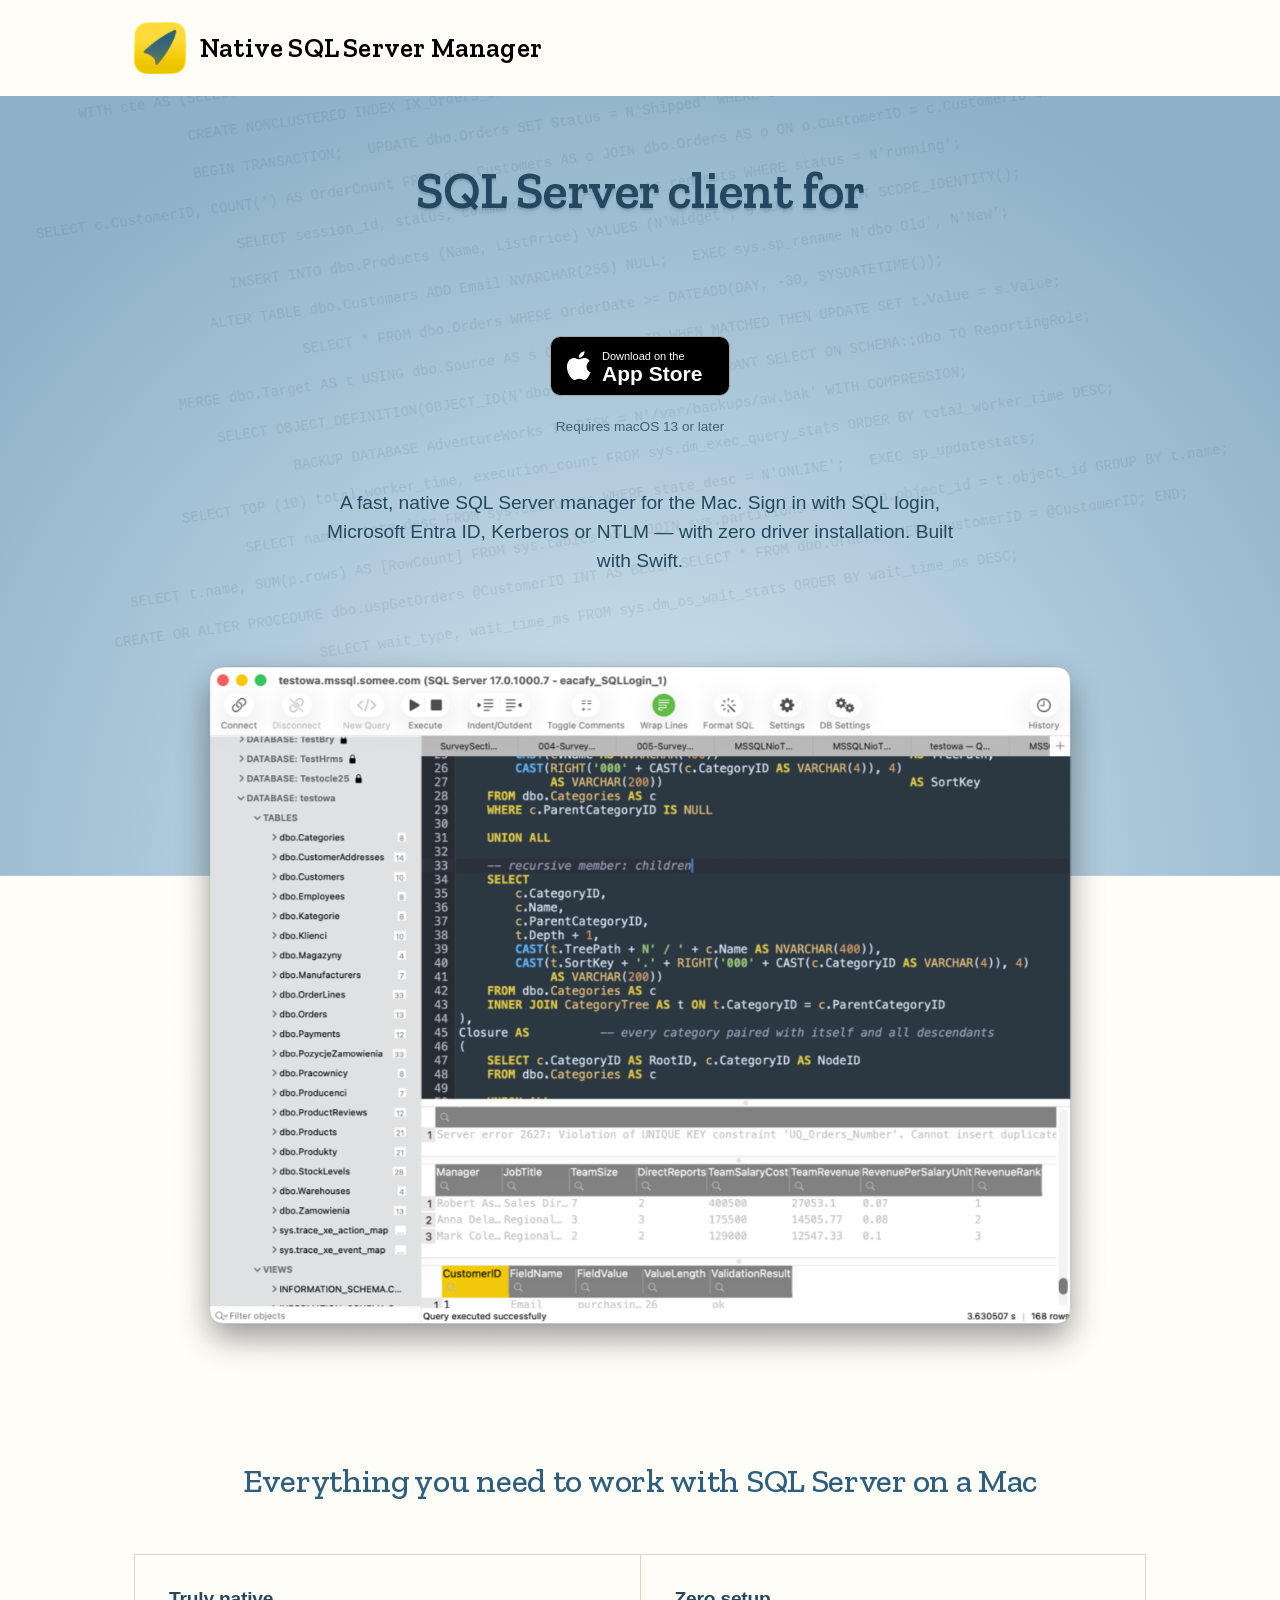
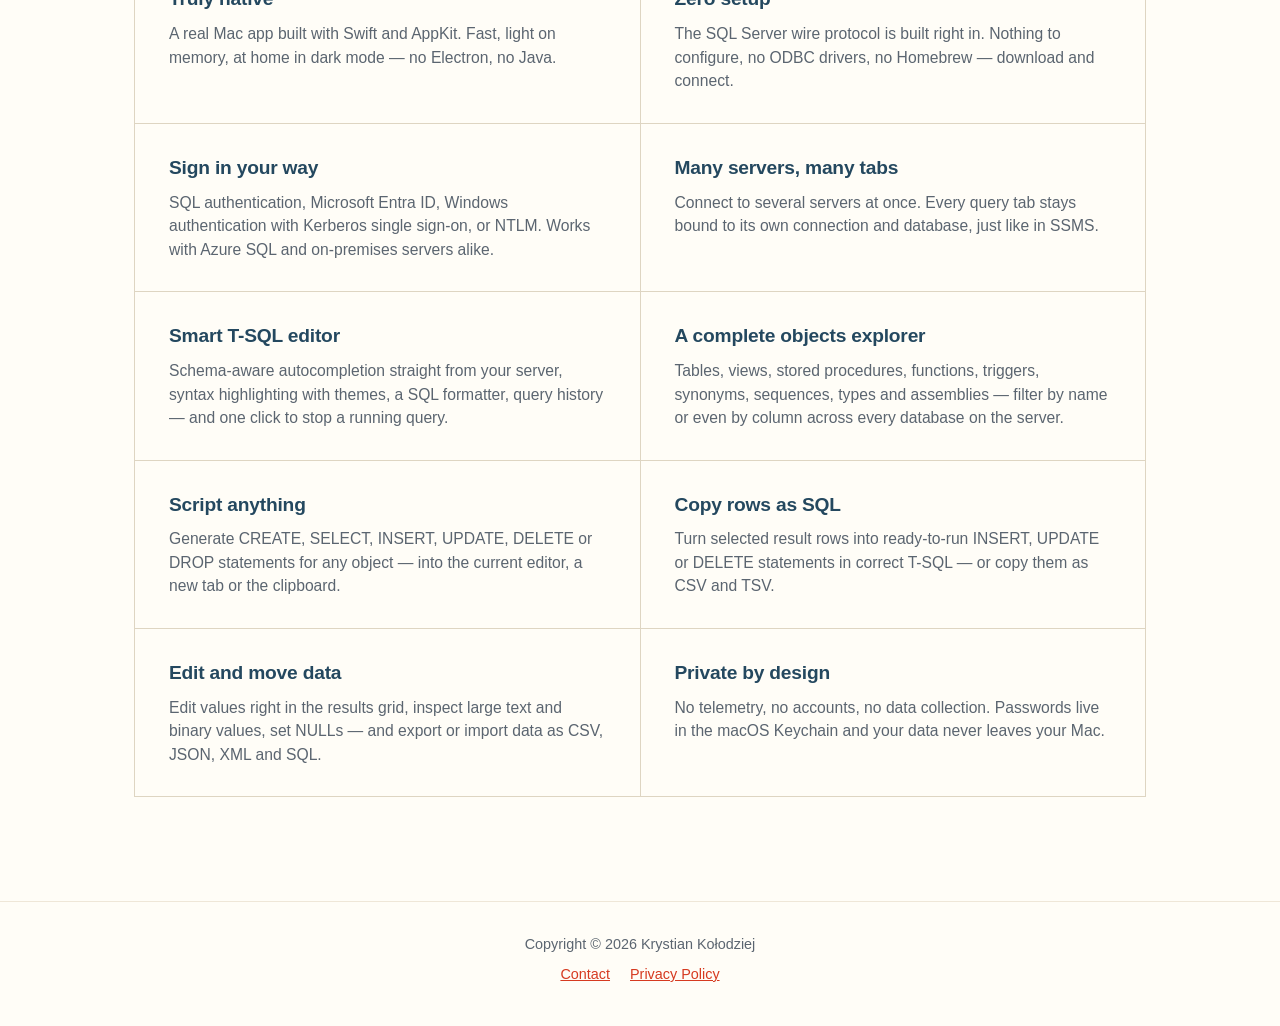
==== index.html @ 754f13ad "Uzupełnione AppId" ====
<!DOCTYPE html>
<html lang="en">
<head>
<meta charset="utf-8">
<meta name="viewport" content="width=device-width, initial-scale=1">
<title>Native SQL Server Manager — SQL Server client for macOS</title>
<meta name="description" content="A fast, native SQL Server manager for Mac. Connect with SQL login, Microsoft Entra ID, Kerberos or NTLM — no drivers to install. T-SQL editor with autocompletion, objects explorer and data export. Built with Swift for macOS.">
<meta name="robots" content="index, follow">
<link rel="canonical" href="https://nssm.kbksoftware.com/">
<link rel="icon" type="image/png" href="assets/icon.png">
<link rel="apple-touch-icon" href="assets/icon.png">

<meta property="og:type" content="website">
<meta property="og:site_name" content="Native SQL Server Manager">
<meta property="og:title" content="Native SQL Server Manager — SQL Server client for macOS">
<meta property="og:description" content="A fast, native SQL Server manager for Mac. Entra ID, Kerberos and NTLM sign-in with zero driver installation. Built with Swift.">
<meta property="og:url" content="https://nssm.kbksoftware.com/">
<meta property="og:image" content="https://nssm.kbksoftware.com/assets/og-image.png">
<meta name="twitter:card" content="summary_large_image">
<meta name="twitter:title" content="Native SQL Server Manager — SQL Server client for macOS">
<meta name="twitter:description" content="A fast, native SQL Server manager for Mac. Entra ID, Kerberos and NTLM sign-in with zero driver installation. Built with Swift.">
<meta name="twitter:image" content="https://nssm.kbksoftware.com/assets/og-image.png">

<script type="application/ld+json">
{
  "@context": "https://schema.org",
  "@type": "SoftwareApplication",
  "name": "Native SQL Server Manager",
  "operatingSystem": "macOS 13.0 or later",
  "applicationCategory": "DeveloperApplication",
  "url": "https://nssm.kbksoftware.com/",
  "description": "A fast, native SQL Server manager for macOS. Connect with SQL login, Microsoft Entra ID, Kerberos or NTLM — no drivers to install. T-SQL editor with schema-aware autocompletion, objects explorer, data editing and export.",
  "author": {
    "@type": "Person",
    "name": "Krystian Kołodziej"
  }
}
</script>

<style>
@font-face {
  font-family: 'Zilla Slab';
  font-style: normal;
  font-weight: 500;
  font-display: swap;
  src: url('assets/fonts/zilla-slab-500.woff2') format('woff2');
}
@font-face {
  font-family: 'Zilla Slab';
  font-style: normal;
  font-weight: 600;
  font-display: swap;
  src: url('assets/fonts/zilla-slab-600.woff2') format('woff2');
}

:root {
  --ink: #2e3a42;
  --ink-soft: #5b6570;
  --steel: #2F5F7E;
  --steel-deep: #24485F;
  --yellow: #FFDA3C;
  --yellow-light: #FFE466;
  --yellow-deep: #FFD21C;
  --red: #D63A20;
  --red-deep: #B02A12;
  --red-word: #C22D14;
  --page-bg: #FFFDF7;
}

* { box-sizing: border-box; }

html { scroll-behavior: smooth; }

body {
  margin: 0;
  font-family: Avenir, "Avenir Next", Century Gothic, "Trebuchet MS", sans-serif;
  color: var(--ink);
  background: var(--page-bg);
  font-size: 17px;
  line-height: 1.5;
  -webkit-font-smoothing: antialiased;
}

a { color: var(--red); }
a:hover { color: var(--red-deep); }

h1, h2 {
  font-family: 'Zilla Slab', 'MuseoSlab', Rockwell, 'Trebuchet MS', serif;
  font-weight: 500;
}

/* ---------- Header ---------- */

header {
  display: flex;
  align-items: center;
  justify-content: flex-start;
  gap: 14px;
  max-width: 1060px;
  height: 96px;
  margin: 0 auto;
  padding: 0 24px;
}

header .logo-mark {
  width: 52px;
  height: 52px;
  flex: 0 0 52px;
}

header .logo-name {
  font-family: 'Zilla Slab', 'MuseoSlab', Rockwell, 'Trebuchet MS', serif;
  color: #000000;
  font-size: 1.7rem;
  font-weight: 600;
  letter-spacing: 0.2px;
}

/* ---------- Hero ---------- */

.hero {
  position: relative;
  overflow: hidden;
  padding: 64px 24px 300px 24px;
  text-align: center;
  color: var(--steel-deep);
  background: radial-gradient(900px circle at 50% 100%, #D5E5EF 0%, #A9C6D8 57%, #8EB1C7 95%) 50% 100%;
}

.hero > * {
  position: relative;
  z-index: 1;
}

.hero .texture {
  position: absolute;
  z-index: 0;
  inset: -150px;
  transform: rotate(-8deg);
  font-family: ui-monospace, "SF Mono", Menlo, Consolas, monospace;
  font-size: 14px;
  line-height: 2.7;
  white-space: pre;
  text-align: center;
  color: rgba(23, 52, 74, 0.11);
  pointer-events: none;
  user-select: none;
  -webkit-user-select: none;
  will-change: transform;
}

.hero h1 {
  margin: 0 auto;
  max-width: 900px;
  font-size: 3.2rem;
  font-weight: 600;
  line-height: 1.22;
  letter-spacing: -0.5px;
  text-shadow: 0 2px 1px rgba(15, 44, 66, 0.12), 0 4px 3px rgba(15, 44, 66, 0.06);
}

.hero .rotator {
  display: block;
  position: relative;
  height: 1.35em;
  overflow: hidden;
}

.hero .rotator span {
  position: absolute;
  left: 0;
  right: 0;
  top: 0;
  color: var(--red-word);
  opacity: 0;
  white-space: nowrap;
}

.hero .rotator span.long { font-size: 0.82em; top: 0.14em; }

#word1 { animation: word1 15s infinite; }
#word2 { animation: word2 15s infinite; }
#word3 { animation: word3 15s infinite; }
#word4 { animation: word4 15s infinite; }

@keyframes word1 {
  0%   { transform: none; opacity: 1; }
  8%   { transform: none; opacity: 1; }
  10%  { transform: translateX(-100px); opacity: 0; }
  98%  { transform: translateX(100px); opacity: 0; }
  100% { transform: none; opacity: 1; }
}
@keyframes word2 {
  0%   { opacity: 0; }
  8%   { transform: translateX(100px); opacity: 0; }
  10%  { transform: none; opacity: 1; }
  18%  { transform: none; opacity: 1; }
  20%  { transform: translateX(-100px); opacity: 0; }
  100% { transform: translateX(-100px); opacity: 0; }
}
@keyframes word3 {
  0%   { opacity: 0; }
  18%  { transform: translateX(100px); opacity: 0; }
  20%  { transform: none; opacity: 1; }
  28%  { transform: none; opacity: 1; }
  30%  { transform: translateX(-100px); opacity: 0; }
  100% { transform: translateX(-100px); opacity: 0; }
}
@keyframes word4 {
  0%   { opacity: 0; }
  28%  { transform: translateX(100px); opacity: 0; }
  36%  { transform: none; opacity: 1; }
  98%  { transform: none; opacity: 1; }
  100% { transform: translateX(-100px); opacity: 0; }
}

@media (prefers-reduced-motion: reduce) {
  #word1, #word2, #word3, #word4 { animation: none; }
  #word1 { opacity: 1; }
}

.hero .appstore-badge {
  display: inline-block;
  margin-top: 44px;
  transition: transform 0.15s ease;
}

.hero .appstore-badge:hover { transform: scale(1.04); }

.hero .requires {
  margin: 14px 0 0 0;
  font-size: 0.85rem;
  color: #3d617a;
}

/* ---------- Intro / tagline ---------- */

.hero .intro {
  max-width: 640px;
  margin: 0 auto;
  padding: 52px 0 0 0;
  text-align: center;
  font-size: 1.2rem;
  color: var(--steel-deep);
}

/* ---------- App preview ---------- */

.preview {
  max-width: 1000px;
  margin: -240px auto 0 auto;
  padding: 0 24px;
  position: relative;
  z-index: 1;
}

.preview img {
  display: block;
  width: 100%;
  height: auto;
}

/* ---------- Features ---------- */

.features {
  max-width: 1060px;
  margin: 0 auto;
  padding: 72px 24px 32px 24px;
}

.features h2 {
  text-align: center;
  color: var(--steel);
  font-size: 2.1rem;
  margin: 0 0 48px 0;
  letter-spacing: -0.3px;
}

.features .grid {
  display: grid;
  grid-template-columns: repeat(2, 1fr);
  gap: 1px;
  background: #ded5c2;
  border: 1px solid #ded5c2;
}

.features .card {
  background: var(--page-bg);
  padding: 30px 34px;
  text-align: left;
}

.features .card h3 {
  margin: 0 0 8px 0;
  font-size: 1.2rem;
  letter-spacing: -0.2px;
  color: var(--steel-deep);
}

.features .card p {
  margin: 0;
  font-size: 0.98rem;
  color: var(--ink-soft);
}

/* ---------- Footer ---------- */

footer {
  margin-top: 72px;
  padding: 32px 24px 40px 24px;
  text-align: center;
  font-size: 0.9rem;
  color: var(--ink-soft);
  border-top: 1px solid #efe7d8;
}

footer nav {
  margin-top: 8px;
  display: flex;
  justify-content: center;
  gap: 20px;
}

/* ---------- Responsive ---------- */

@media only screen and (max-width: 720px) {
  header { height: 76px; gap: 11px; }
  header .logo-mark { width: 42px; height: 42px; flex-basis: 42px; }
  header .logo-name { font-size: 1.28rem; }
  .hero { padding: 44px 18px 200px 18px; }
  .hero h1 { font-size: calc(4.4vw + 18px); }
  .hero .intro { font-size: 1.05rem; padding-top: 36px; }
  .preview { margin-top: -160px; }
  .features { padding-top: 52px; }
  .features .grid { grid-template-columns: 1fr; }
  .features .card { padding: 24px 22px; }
}
</style>
</head>
<body>

<header>
  <img class="logo-mark" src="assets/icon.png" alt="" width="52" height="52">
  <span class="logo-name">Native SQL Server Manager</span>
</header>

<main>

<section class="hero">
  <div class="texture" aria-hidden="true">SELECT TOP (100) name, create_date FROM sys.tables ORDER BY create_date DESC;
      EXEC sp_who2;   SELECT DB_NAME(), SUSER_SNAME(), @@VERSION;
WITH cte AS (SELECT ROW_NUMBER() OVER (ORDER BY OrderDate DESC) AS rn FROM dbo.Orders) SELECT * FROM cte WHERE rn &lt;= 10;
   CREATE NONCLUSTERED INDEX IX_Orders_OrderDate ON dbo.Orders (OrderDate DESC) INCLUDE (CustomerID);
BEGIN TRANSACTION;   UPDATE dbo.Orders SET Status = N'Shipped' WHERE OrderID = 10248;   COMMIT;
        SELECT c.CustomerID, COUNT(*) AS OrderCount FROM dbo.Customers AS c JOIN dbo.Orders AS o ON o.CustomerID = c.CustomerID GROUP BY c.CustomerID;
SELECT session_id, status, command FROM sys.dm_exec_requests WHERE status = N'running';
     INSERT INTO dbo.Products (Name, ListPrice) VALUES (N'Widget', 9.99);   SELECT SCOPE_IDENTITY();
ALTER TABLE dbo.Customers ADD Email NVARCHAR(255) NULL;   EXEC sys.sp_rename N'dbo.Old', N'New';
  SELECT * FROM dbo.Orders WHERE OrderDate &gt;= DATEADD(DAY, -30, SYSDATETIME());
MERGE dbo.Target AS t USING dbo.Source AS s ON t.ID = s.ID WHEN MATCHED THEN UPDATE SET t.Value = s.Value;
       SELECT OBJECT_DEFINITION(OBJECT_ID(N'dbo.uspGetOrders'));   GRANT SELECT ON SCHEMA::dbo TO ReportingRole;
BACKUP DATABASE AdventureWorks TO DISK = N'/var/backups/aw.bak' WITH COMPRESSION;
   SELECT TOP (10) total_worker_time, execution_count FROM sys.dm_exec_query_stats ORDER BY total_worker_time DESC;
SELECT name, state_desc FROM sys.databases WHERE state_desc = N'ONLINE';   EXEC sp_updatestats;
        SELECT t.name, SUM(p.rows) AS [RowCount] FROM sys.tables AS t JOIN sys.partitions AS p ON p.object_id = t.object_id GROUP BY t.name;
CREATE OR ALTER PROCEDURE dbo.uspGetOrders @CustomerID INT AS BEGIN SELECT * FROM dbo.Orders WHERE CustomerID = @CustomerID; END;
   SELECT wait_type, wait_time_ms FROM sys.dm_os_wait_stats ORDER BY wait_time_ms DESC;</div>
  <h1>
    SQL Server client for
    <span class="rotator">
      <span id="word1">macOS</span>
      <span id="word2" aria-hidden="true">developers</span>
      <span id="word3" class="long" aria-hidden="true">database administrators</span>
      <span id="word4" class="long" aria-hidden="true">those who love native apps</span>
    </span>
  </h1>

  <!-- TODO: replace idXXXXXXXXXX with the real App Store ID once the app is published -->
  <a class="appstore-badge" href="https://apps.apple.com/app/id6775192660" aria-label="Download Native SQL Server Manager on the App Store">
    <svg width="180" height="60" viewBox="0 0 180 60" role="img" aria-hidden="true">
      <rect x="0.5" y="0.5" width="179" height="59" rx="10" fill="#000" stroke="#a6a6a6"/>
      <path d="M36.6 30.4c0-3.6 3-5.4 3.1-5.5-1.7-2.5-4.3-2.8-5.3-2.8-2.2-.2-4.4 1.3-5.5 1.3-1.1 0-2.9-1.3-4.8-1.3-2.4 0-4.7 1.4-5.9 3.6-2.6 4.4-.7 11 1.8 14.6 1.2 1.8 2.7 3.8 4.6 3.7 1.8-.1 2.5-1.2 4.7-1.2s2.8 1.2 4.8 1.2c2 0 3.2-1.8 4.4-3.6 1.4-2 2-4 2-4.1-.1-.1-3.9-1.5-3.9-5.9zM33 19.8c1-1.2 1.7-2.9 1.5-4.6-1.4.1-3.2 1-4.2 2.2-.9 1.1-1.7 2.8-1.5 4.4 1.6.2 3.2-.8 4.2-2z" fill="#fff"/>
      <text x="52" y="24" fill="#fff" font-family="-apple-system, BlinkMacSystemFont, Helvetica, Arial, sans-serif" font-size="11">Download on the</text>
      <text x="52" y="45" fill="#fff" font-family="-apple-system, BlinkMacSystemFont, Helvetica, Arial, sans-serif" font-size="21" font-weight="600">App Store</text>
    </svg>
  </a>
  <p class="requires">Requires macOS 13 or later</p>

  <p class="intro">
    A fast, native SQL Server manager for the Mac. Sign in with SQL login, Microsoft Entra&nbsp;ID,
    Kerberos or NTLM — with zero driver installation. Built with Swift.
  </p>
</section>

<section class="preview" aria-label="Application preview">
  <img src="assets/MainWindow.png" alt="Native SQL Server Manager main window with the objects explorer, T-SQL editor with a recursive CTE query and results grid" width="2326" height="1828">
</section>

<section class="features">
  <h2>Everything you need to work with SQL Server on a Mac</h2>
  <div class="grid">

    <div class="card">
      <h3>Truly native</h3>
      <p>A real Mac app built with Swift and AppKit. Fast, light on memory, at home in dark mode — no Electron, no Java.</p>
    </div>

    <div class="card">
      <h3>Zero setup</h3>
      <p>The SQL Server wire protocol is built right in. Nothing to configure, no ODBC drivers, no Homebrew — download and connect.</p>
    </div>

    <div class="card">
      <h3>Sign in your way</h3>
      <p>SQL authentication, Microsoft Entra&nbsp;ID, Windows authentication with Kerberos single sign-on, or NTLM. Works with Azure SQL and on-premises servers alike.</p>
    </div>

    <div class="card">
      <h3>Many servers, many tabs</h3>
      <p>Connect to several servers at once. Every query tab stays bound to its own connection and database, just like in SSMS.</p>
    </div>

    <div class="card">
      <h3>Smart T-SQL editor</h3>
      <p>Schema-aware autocompletion straight from your server, syntax highlighting with themes, a SQL formatter, query history — and one click to stop a running query.</p>
    </div>

    <div class="card">
      <h3>A complete objects explorer</h3>
      <p>Tables, views, stored procedures, functions, triggers, synonyms, sequences, types and assemblies — filter by name or even by column across every database on the server.</p>
    </div>

    <div class="card">
      <h3>Script anything</h3>
      <p>Generate CREATE, SELECT, INSERT, UPDATE, DELETE or DROP statements for any object — into the current editor, a new tab or the clipboard.</p>
    </div>

    <div class="card">
      <h3>Copy rows as SQL</h3>
      <p>Turn selected result rows into ready-to-run INSERT, UPDATE or DELETE statements in correct T-SQL — or copy them as CSV and TSV.</p>
    </div>

    <div class="card">
      <h3>Edit and move data</h3>
      <p>Edit values right in the results grid, inspect large text and binary values, set NULLs — and export or import data as CSV, JSON, XML and SQL.</p>
    </div>

    <div class="card">
      <h3>Private by design</h3>
      <p>No telemetry, no accounts, no data collection. Passwords live in the macOS Keychain and your data never leaves your Mac.</p>
    </div>

  </div>
</section>

</main>

<footer>
  <div>Copyright © 2026 Krystian Kołodziej</div>
  <nav>
    <a href="mailto:krystiankolodziej@gmail.com?Subject=Native%20SQL%20Server%20Manager">Contact</a>
    <a href="privacy-policy.html">Privacy Policy</a>
  </nav>
</footer>

<script>
(function () {
  var texture = document.querySelector('.hero .texture');
  if (!texture || matchMedia('(prefers-reduced-motion: reduce)').matches) return;
  var ticking = false;
  addEventListener('scroll', function () {
    if (ticking) return;
    ticking = true;
    requestAnimationFrame(function () {
      var shift = Math.min(scrollY * 0.18, 140);
      texture.style.transform = 'translateY(' + shift + 'px) rotate(-8deg)';
      ticking = false;
    });
  }, { passive: true });
})();
</script>

</body>
</html>
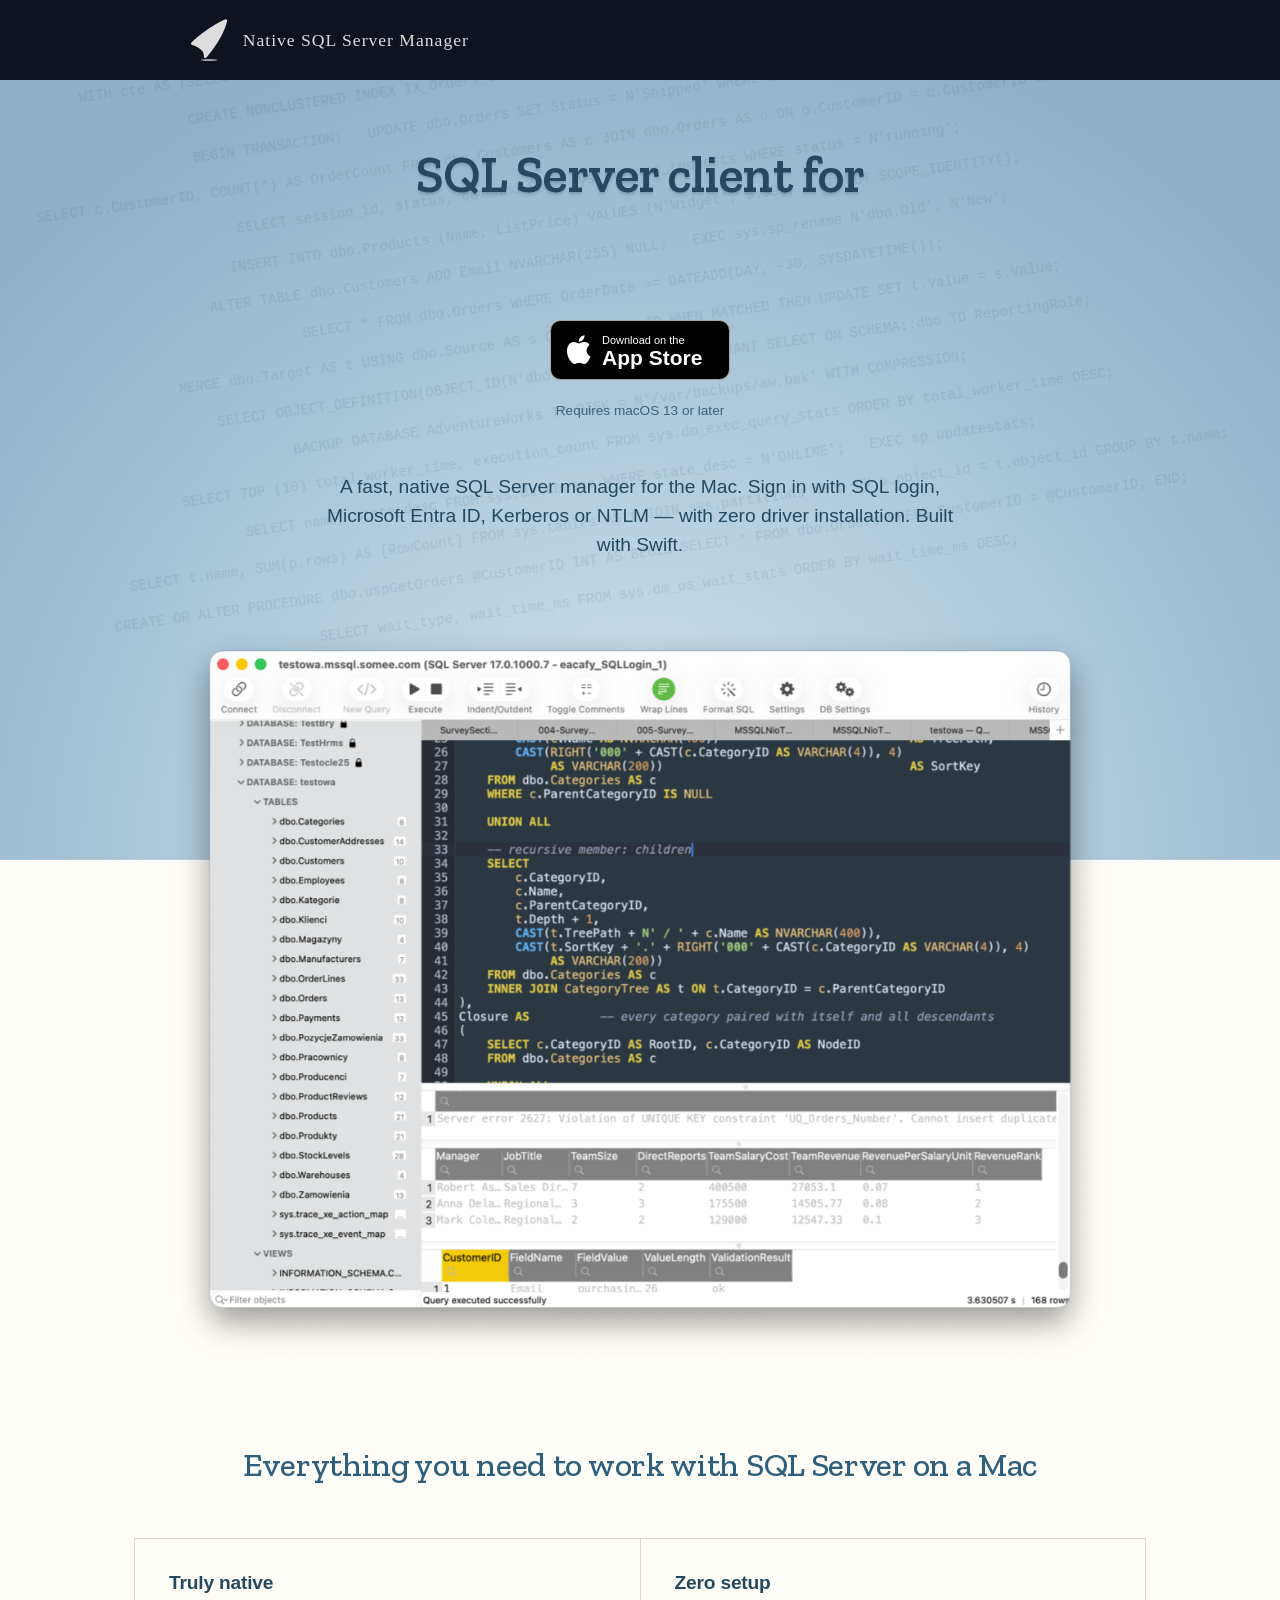
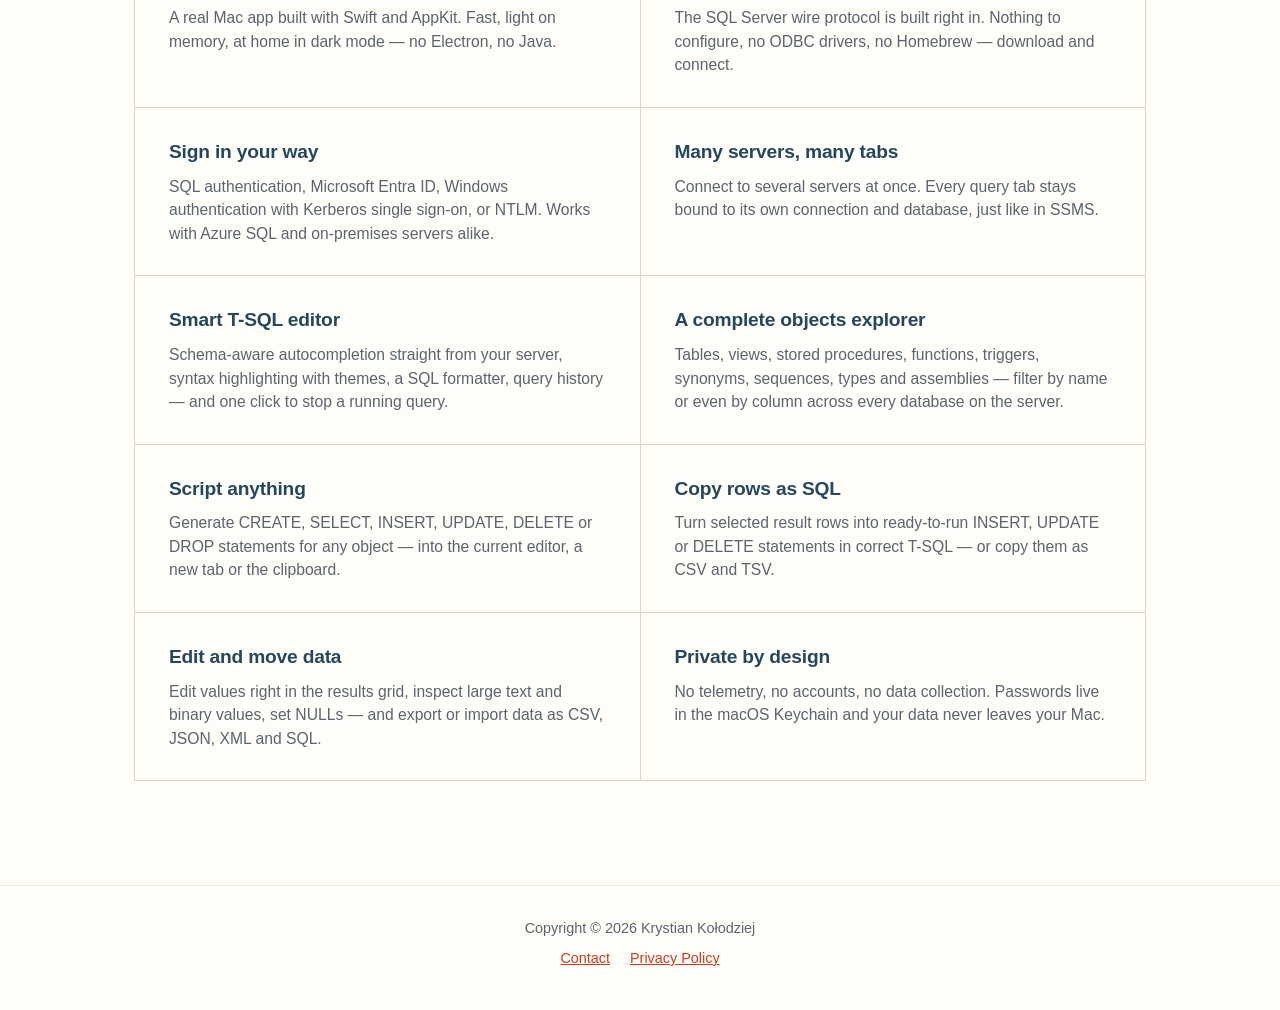
==== commit f740a2a7: "Dodana animacja logo" ====
--- a/index.html
+++ b/index.html
@@ -6,7 +6,8 @@
 <title>Native SQL Server Manager — SQL Server client for macOS</title>
 <meta name="description" content="A fast, native SQL Server manager for Mac. Connect with SQL login, Microsoft Entra ID, Kerberos or NTLM — no drivers to install. T-SQL editor with autocompletion, objects explorer and data export. Built with Swift for macOS.">
 <meta name="robots" content="index, follow">
-<link rel="canonical" href="https://nssm.kbksoftware.com/">
+<link rel="preload" href="assets/fonts/zilla-slab-500.woff2" as="font" type="font/woff2" crossorigin>
+<link rel="preload" href="assets/fonts/zilla-slab-600.woff2" as="font" type="font/woff2" crossorigin>
 <link rel="icon" type="image/png" href="assets/icon.png">
 <link rel="apple-touch-icon" href="assets/icon.png">
 
@@ -29,10 +30,18 @@
   "operatingSystem": "macOS 13.0 or later",
   "applicationCategory": "DeveloperApplication",
   "url": "https://nssm.kbksoftware.com/",
+  "image": "https://nssm.kbksoftware.com/assets/icon.png",
+  "screenshot": "https://nssm.kbksoftware.com/assets/MainWindow.png",
   "description": "A fast, native SQL Server manager for macOS. Connect with SQL login, Microsoft Entra ID, Kerberos or NTLM — no drivers to install. T-SQL editor with schema-aware autocompletion, objects explorer, data editing and export.",
   "author": {
     "@type": "Person",
     "name": "Krystian Kołodziej"
+  },
+  "offers": {
+    "@type": "Offer",
+    "price": "19.99",
+    "priceCurrency": "USD",
+    "description": "Download on the Mac App Store"
   }
 }
 </script>
@@ -42,14 +51,14 @@
   font-family: 'Zilla Slab';
   font-style: normal;
   font-weight: 500;
-  font-display: swap;
+  font-display: block;
   src: url('assets/fonts/zilla-slab-500.woff2') format('woff2');
 }
 @font-face {
   font-family: 'Zilla Slab';
   font-style: normal;
   font-weight: 600;
-  font-display: swap;
+  font-display: block;
   src: url('assets/fonts/zilla-slab-600.woff2') format('woff2');
 }
 
@@ -92,28 +101,58 @@
 /* ---------- Header ---------- */
 
 header {
+  width: 100%;
+  /* Delikatny żółty gradient o identycznej geometrii jak sekcja hero poniżej */
+  background: radial-gradient(900px circle at 50% 100%, #0E131F 0%, #0E131F 57%, #0E131F 95%) 50% 100%;
+}
+
+.header-inner {
   display: flex;
   align-items: center;
   justify-content: flex-start;
   gap: 14px;
   max-width: 1060px;
-  height: 96px;
+  height: 80px;
   margin: 0 auto;
-  padding: 0 24px;
+  padding: 0 24px 0 80px;
 }
 
 header .logo-mark {
-  width: 52px;
-  height: 52px;
-  flex: 0 0 52px;
+  width: 42px;  
+  height: 42px;
+  flex: 0 0 32px;
+  overflow: visible; /* Zapobiega przycinaniu cienia podczas ruchu */
+}
+
+/* Stylizacja i fizyka animacji lewitacji logo w nagłówku */
+header .logo-mark-path {
+  fill: #DDDDDD; /* Kolor granatowo-stalowy */
+  transform-origin: 295px 304px;
+  animation: header-logo-float 3s ease-in-out infinite;
+}
+
+header .logo-mark-shadow {
+  fill: rgba(222, 222, 222, 0.95); /* Dopasowany półprzezroczysty cień */
+  transform-origin: 295px 635px;
+  animation: header-logo-shadow 3s ease-in-out infinite;
+}
+
+@keyframes header-logo-float {
+  0%, 100% { transform: translateY(0px) rotate(0deg); }
+  50% { transform: translateY(-35px) rotate(2.5deg); }
+}
+
+@keyframes header-logo-shadow {
+  0%, 100% { transform: scale(1); opacity: 0.8; }
+  50% { transform: scale(0.72); opacity: 0.15; }
 }
 
 header .logo-name {
-  font-family: 'Zilla Slab', 'MuseoSlab', Rockwell, 'Trebuchet MS', serif;
-  color: #000000;
-  font-size: 1.7rem;
-  font-weight: 600;
-  letter-spacing: 0.2px;
+  font-family: 'MuseoSlab', Rockwell, 'Trebuchet MS', serif;
+  color: #DDDDDD;
+  font-size: 1.1rem;
+  font-weight: 400;
+  letter-spacing: 1.0px;
 }
 
 /* ---------- Hero ---------- */
@@ -324,8 +363,9 @@
 /* ---------- Responsive ---------- */
 
 @media only screen and (max-width: 720px) {
-  header { height: 76px; gap: 11px; }
-  header .logo-mark { width: 42px; height: 42px; flex-basis: 42px; }
+  header { height: auto; }
+  .header-inner { height: 76px; gap: 11px; padding: 0 18px 0 40px; }
+  header .logo-mark { width: 40px; height: 40px; flex-basis: 40px; }
   header .logo-name { font-size: 1.28rem; }
   .hero { padding: 44px 18px 200px 18px; }
   .hero h1 { font-size: calc(4.4vw + 18px); }
@@ -340,8 +380,15 @@
 <body>
 
 <header>
-  <img class="logo-mark" src="assets/icon.png" alt="" width="52" height="52">
-  <span class="logo-name">Native SQL Server Manager</span>
+  <div class="header-inner">
+    <svg class="logo-mark" viewBox="0 0 600 650" aria-label="Native SQL Server Manager App Icon">
+      <!-- Dynamiczny cień u podstawy kształtu -->
+      <ellipse class="logo-mark-shadow" cx="295" cy="635" rx="130" ry="12" />
+      <!-- Precyzyjny wektor logo (kolor granatowo-stalowy #25485F, bez obramowania) -->
+      <path class="logo-mark-path" d="M237.977 604C234.86 604 231.697 603.358 228.764 602.073C219.642 598.036 214.141 588.584 215.195 578.674C228.58 452.551 35.2309 401.946 33.2599 401.487C25.2839 399.468 18.9581 393.274 16.8036 385.337C14.6492 377.4 16.8953 368.866 22.7168 363.039C32.2055 353.542 258.284 129.145 541.936 5.91139C549.867 2.47041 558.851 3.75502 565.544 9.12295C572.19 14.5368 575.261 23.208 573.52 31.5582C519.154 295.092 265.939 584.134 255.213 596.292C250.675 601.293 244.349 604 237.977 604Z" />
+    </svg>
+    <span class="logo-name">Native SQL Server Manager</span>
+  </div>
 </header>
 
 <main>
@@ -481,4 +528,4 @@
 </script>
 
 </body>
-</html>
+</html>
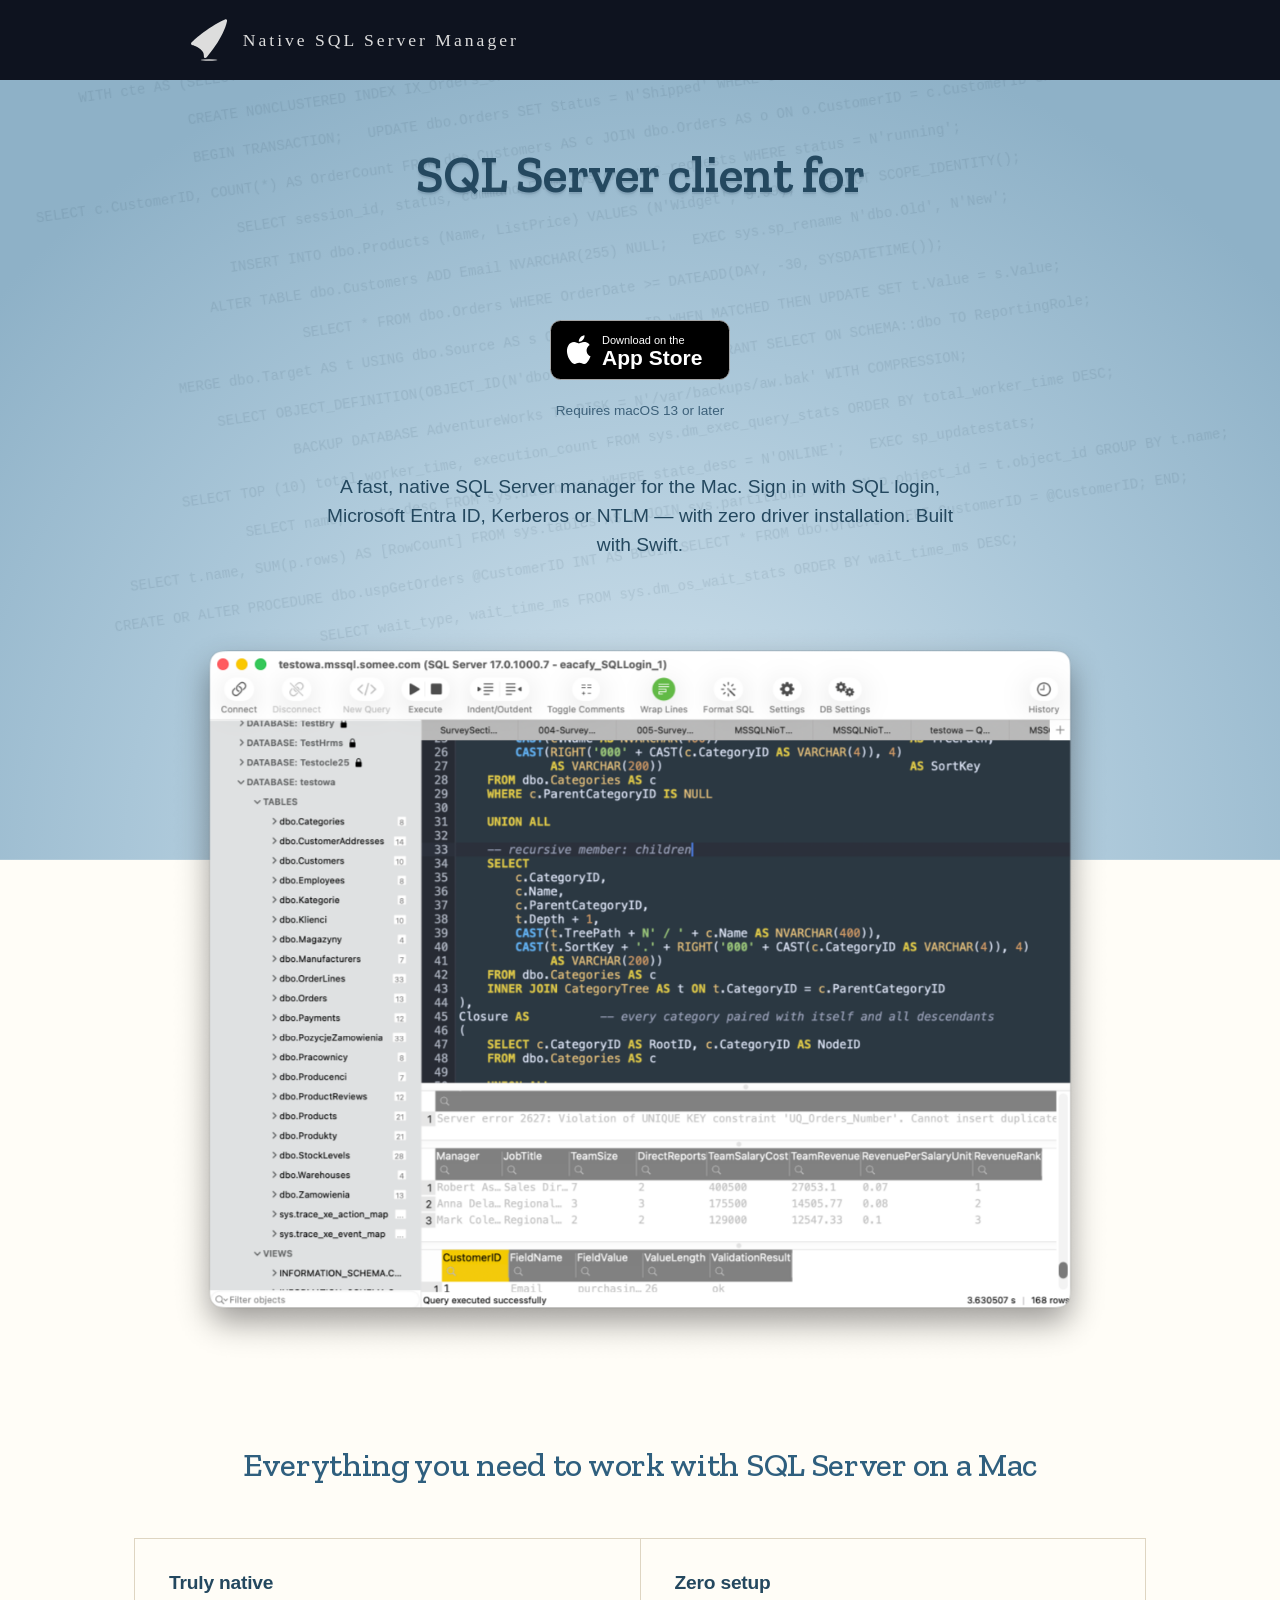
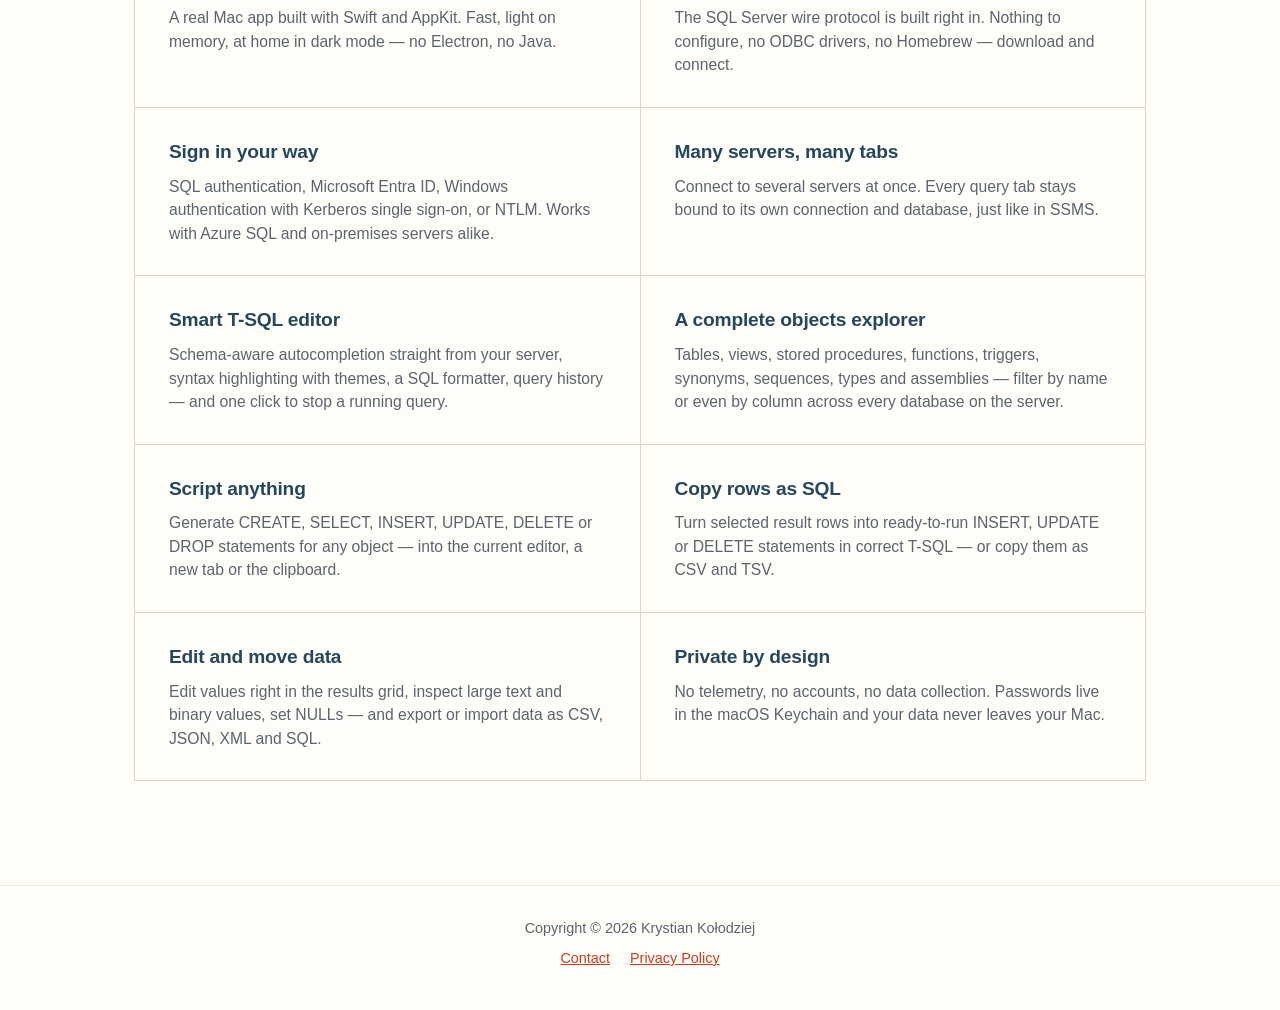
==== commit 2337d02c: "Poprawa tytułu" ====
--- a/index.html
+++ b/index.html
@@ -152,7 +152,7 @@
   color: #DDDDDD;
   font-size: 1.1rem;
   font-weight: 400;
-  letter-spacing: 1.0px;
+  letter-spacing: 3.0px;
 }
 
 /* ---------- Hero ---------- */
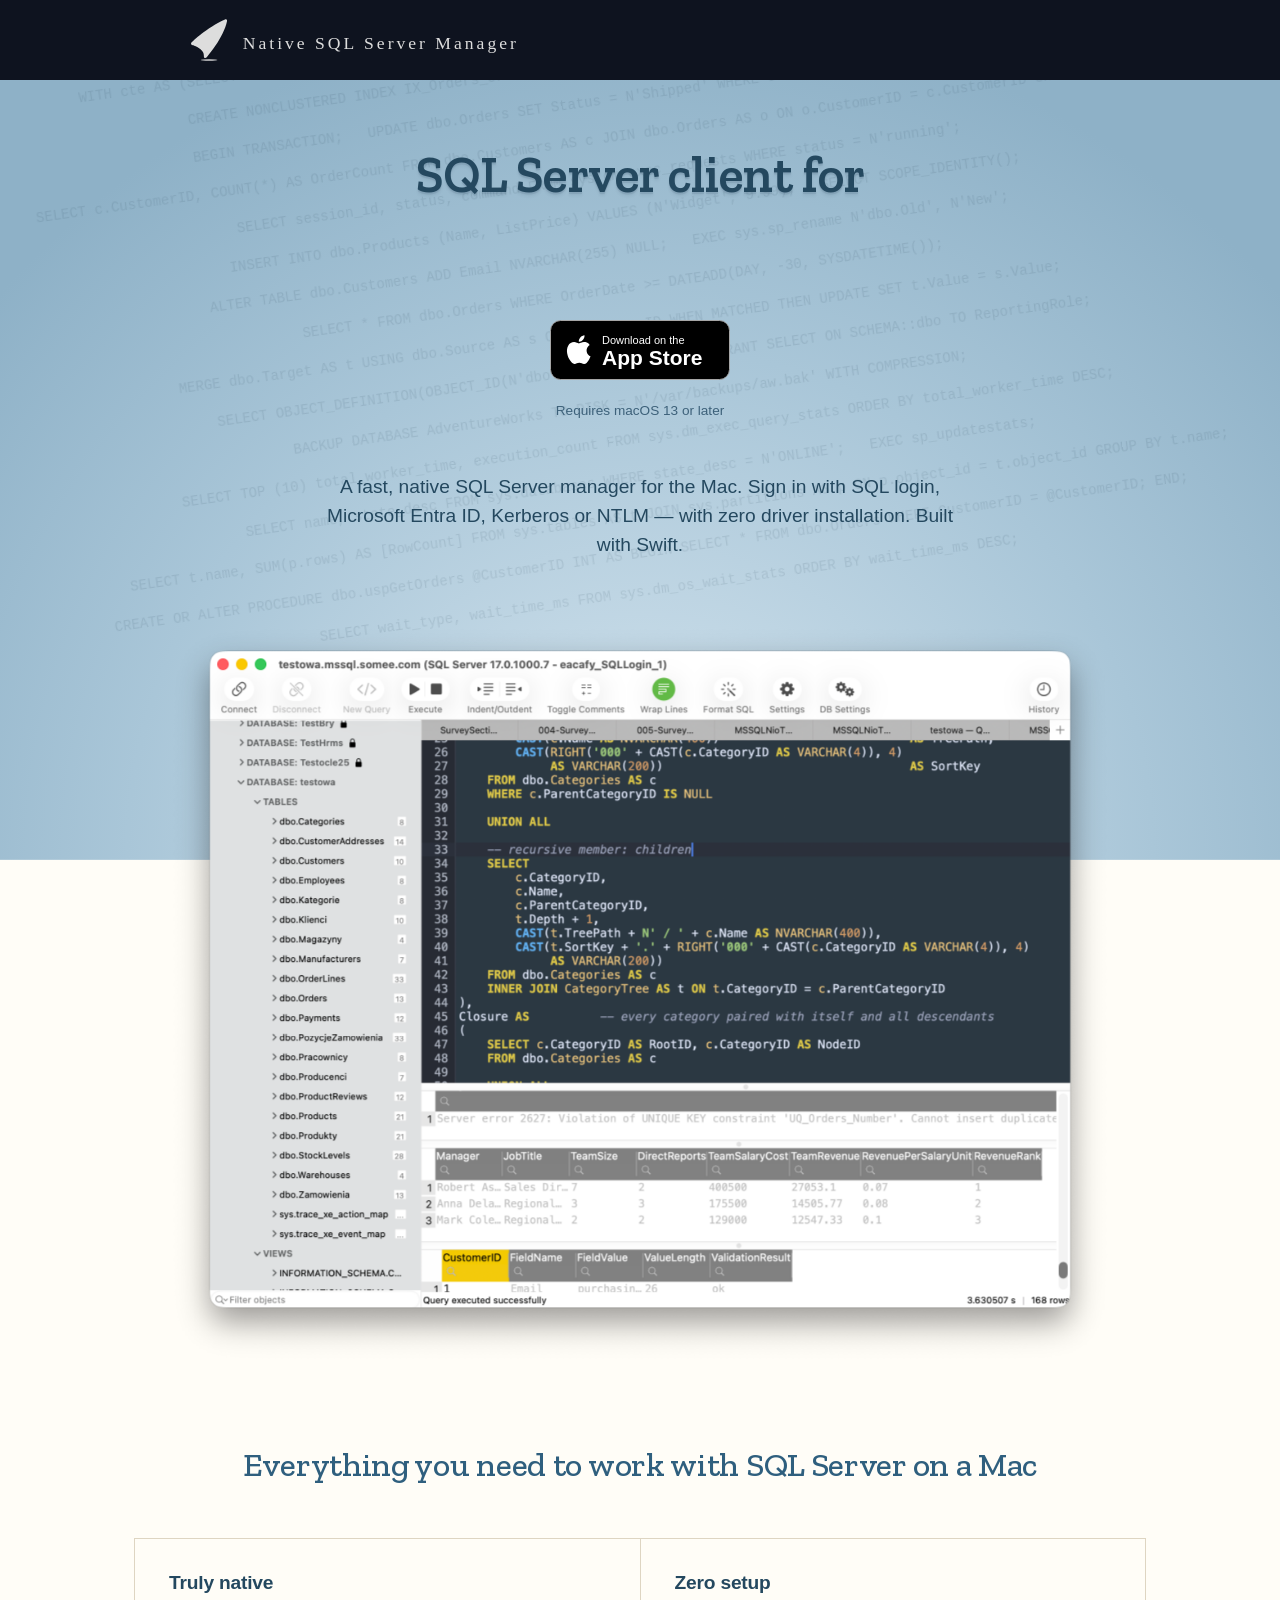
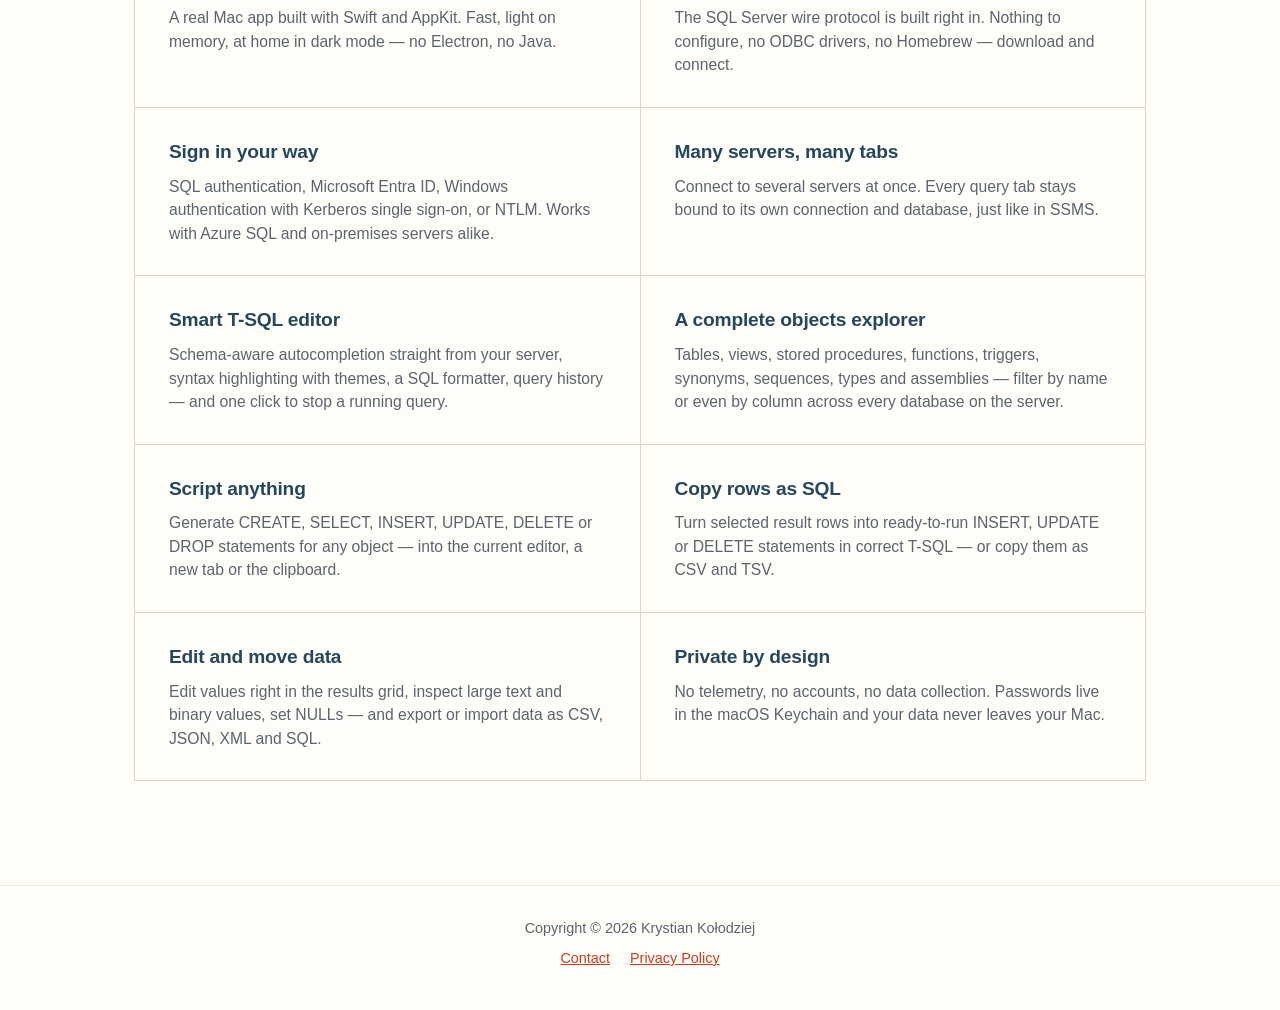
==== commit a98bc0a2: "Usunięte zbędne komentarze" ====
--- a/index.html
+++ b/index.html
@@ -98,11 +98,8 @@
   font-weight: 500;
 }
 
-/* ---------- Header ---------- */
-
 header {
   width: 100%;
-  /* Delikatny żółty gradient o identycznej geometrii jak sekcja hero poniżej */
   background: radial-gradient(900px circle at 50% 100%, #0E131F 0%, #0E131F 57%, #0E131F 95%) 50% 100%;
 }
 
@@ -121,18 +118,17 @@
   width: 42px;  
   height: 42px;
   flex: 0 0 32px;
-  overflow: visible; /* Zapobiega przycinaniu cienia podczas ruchu */
-}
-
-/* Stylizacja i fizyka animacji lewitacji logo w nagłówku */
+  overflow: visible;
+}
+
 header .logo-mark-path {
-  fill: #DDDDDD; /* Kolor granatowo-stalowy */
+  fill: #DDDDDD;
   transform-origin: 295px 304px;
   animation: header-logo-float 3s ease-in-out infinite;
 }
 
 header .logo-mark-shadow {
-  fill: rgba(222, 222, 222, 0.95); /* Dopasowany półprzezroczysty cień */
+  fill: rgba(222, 222, 222, 0.95);
   transform-origin: 295px 635px;
   animation: header-logo-shadow 3s ease-in-out infinite;
 }
@@ -151,11 +147,10 @@
   font-family: 'MuseoSlab', Rockwell, 'Trebuchet MS', serif;
   color: #DDDDDD;
   font-size: 1.1rem;
-  font-weight: 400;
+  font-weight: 300;
   letter-spacing: 3.0px;
-}
-
-/* ---------- Hero ---------- */
+  transform: translateY(3px); 
+}
 
 .hero {
   position: relative;
@@ -272,8 +267,6 @@
   color: #3d617a;
 }
 
-/* ---------- Intro / tagline ---------- */
-
 .hero .intro {
   max-width: 640px;
   margin: 0 auto;
@@ -283,8 +276,6 @@
   color: var(--steel-deep);
 }
 
-/* ---------- App preview ---------- */
-
 .preview {
   max-width: 1000px;
   margin: -240px auto 0 auto;
@@ -299,8 +290,6 @@
   height: auto;
 }
 
-/* ---------- Features ---------- */
-
 .features {
   max-width: 1060px;
   margin: 0 auto;
@@ -341,8 +330,6 @@
   font-size: 0.98rem;
   color: var(--ink-soft);
 }
-
-/* ---------- Footer ---------- */
 
 footer {
   margin-top: 72px;
@@ -359,8 +346,6 @@
   justify-content: center;
   gap: 20px;
 }
-
-/* ---------- Responsive ---------- */
 
 @media only screen and (max-width: 720px) {
   header { height: auto; }
@@ -382,9 +367,7 @@
 <header>
   <div class="header-inner">
     <svg class="logo-mark" viewBox="0 0 600 650" aria-label="Native SQL Server Manager App Icon">
-      <!-- Dynamiczny cień u podstawy kształtu -->
       <ellipse class="logo-mark-shadow" cx="295" cy="635" rx="130" ry="12" />
-      <!-- Precyzyjny wektor logo (kolor granatowo-stalowy #25485F, bez obramowania) -->
       <path class="logo-mark-path" d="M237.977 604C234.86 604 231.697 603.358 228.764 602.073C219.642 598.036 214.141 588.584 215.195 578.674C228.58 452.551 35.2309 401.946 33.2599 401.487C25.2839 399.468 18.9581 393.274 16.8036 385.337C14.6492 377.4 16.8953 368.866 22.7168 363.039C32.2055 353.542 258.284 129.145 541.936 5.91139C549.867 2.47041 558.851 3.75502 565.544 9.12295C572.19 14.5368 575.261 23.208 573.52 31.5582C519.154 295.092 265.939 584.134 255.213 596.292C250.675 601.293 244.349 604 237.977 604Z" />
     </svg>
     <span class="logo-name">Native SQL Server Manager</span>
@@ -422,7 +405,6 @@
     </span>
   </h1>
 
-  <!-- TODO: replace idXXXXXXXXXX with the real App Store ID once the app is published -->
   <a class="appstore-badge" href="https://apps.apple.com/app/id6775192660" aria-label="Download Native SQL Server Manager on the App Store">
     <svg width="180" height="60" viewBox="0 0 180 60" role="img" aria-hidden="true">
       <rect x="0.5" y="0.5" width="179" height="59" rx="10" fill="#000" stroke="#a6a6a6"/>
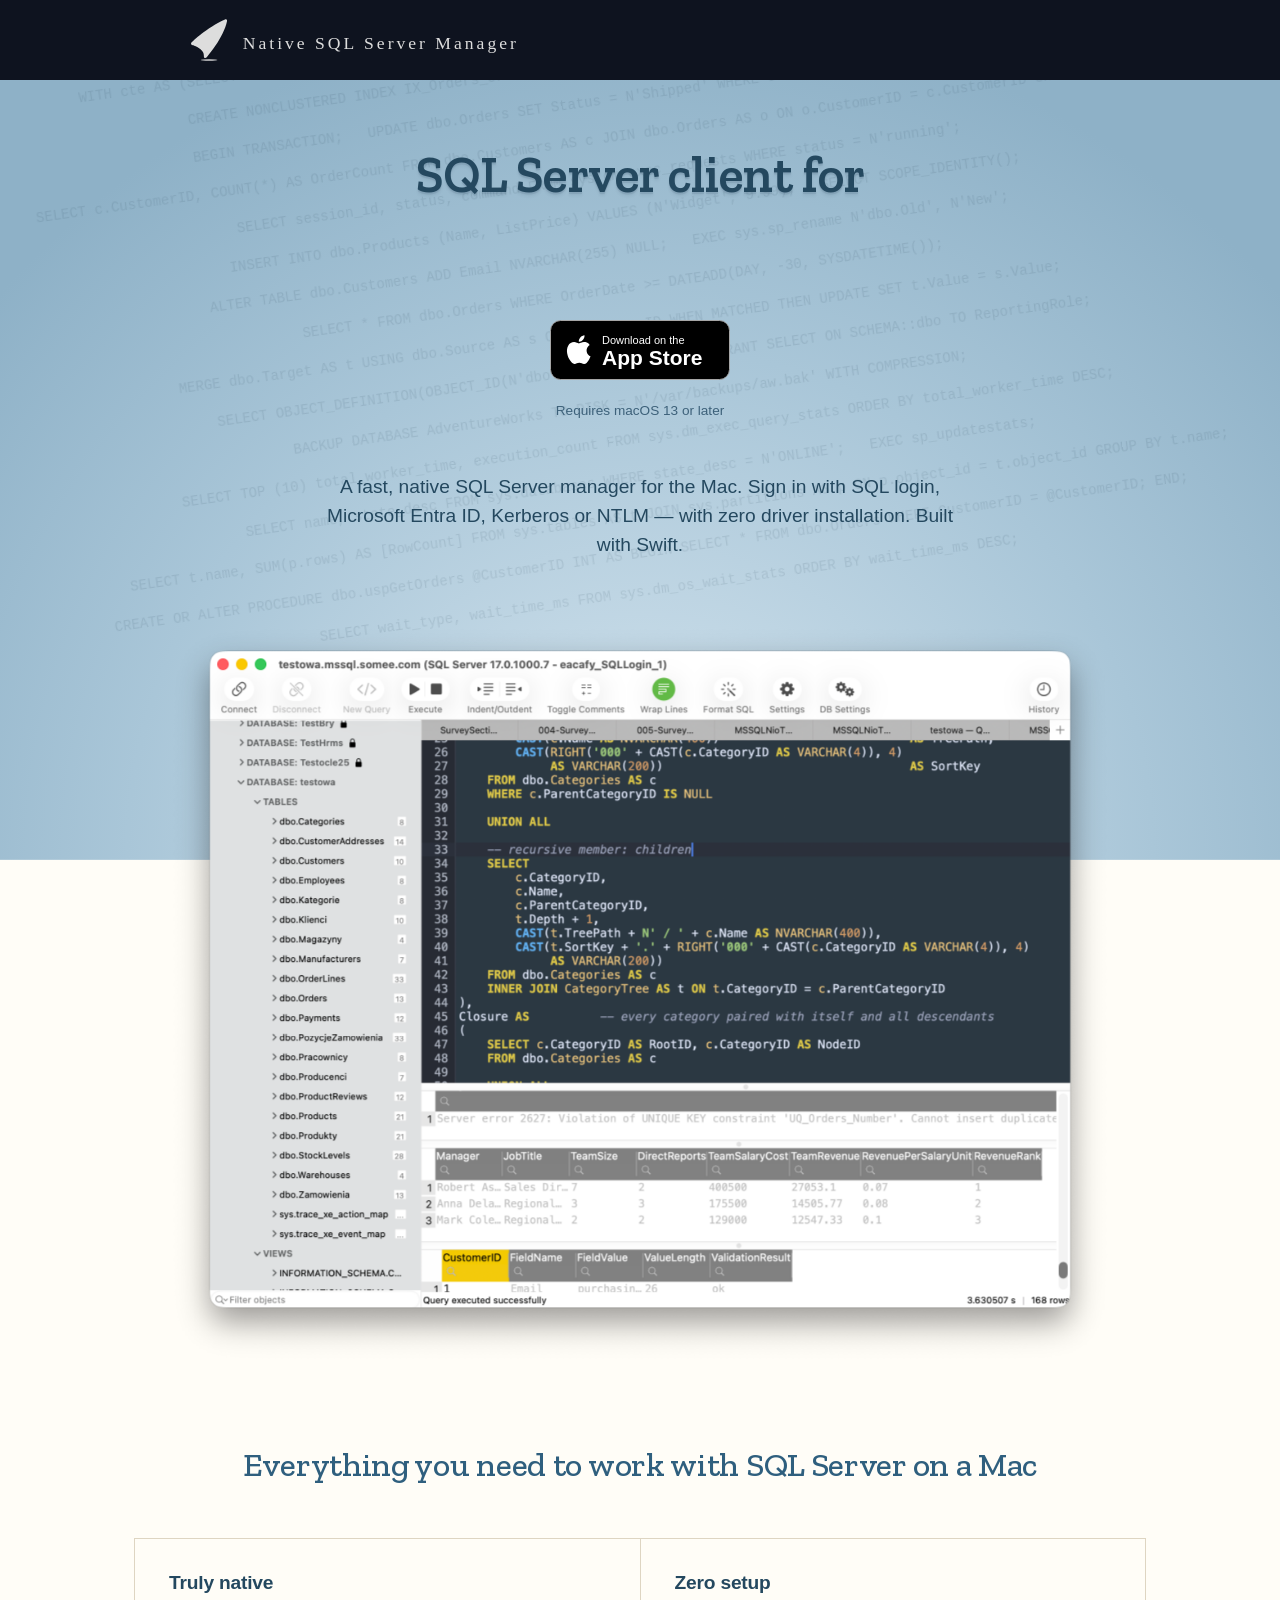
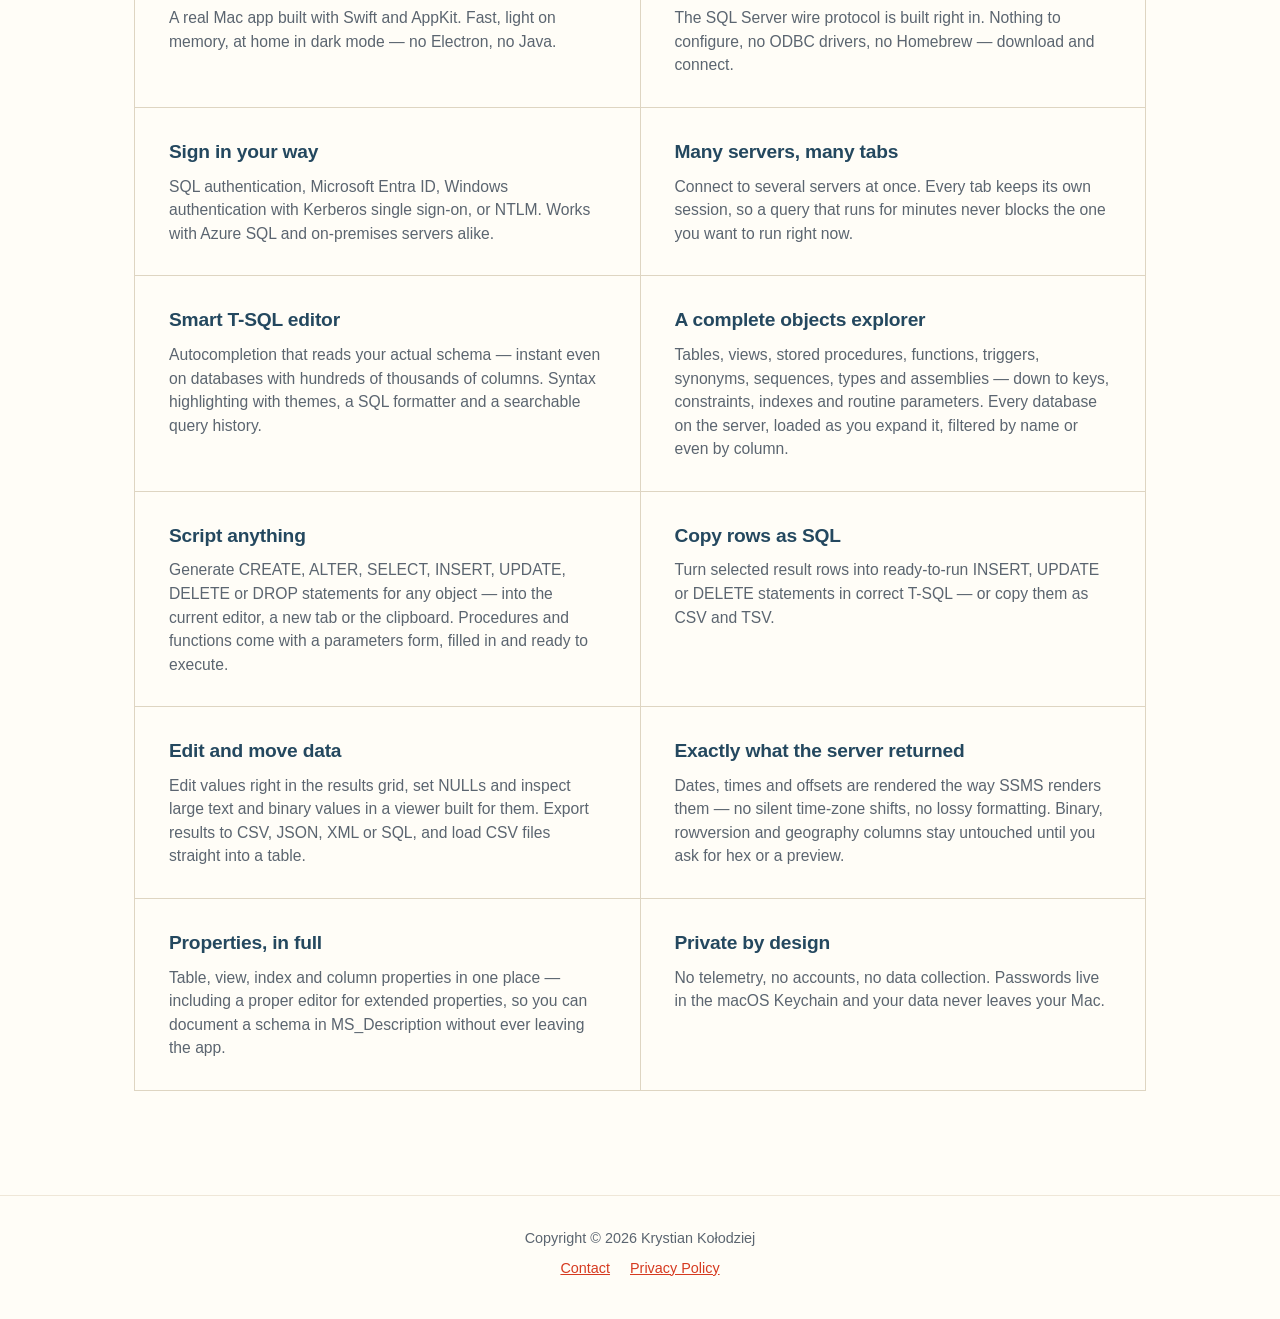
==== commit ba33a0cf: "Dopracowana lista funkcjonalności i opisy meta Tabela funkcji: 12 kart zamiast 10, bez zmian w warst" ====
--- a/index.html
+++ b/index.html
@@ -4,7 +4,7 @@
 <meta charset="utf-8">
 <meta name="viewport" content="width=device-width, initial-scale=1">
 <title>Native SQL Server Manager — SQL Server client for macOS</title>
-<meta name="description" content="A fast, native SQL Server manager for Mac. Connect with SQL login, Microsoft Entra ID, Kerberos or NTLM — no drivers to install. T-SQL editor with autocompletion, objects explorer and data export. Built with Swift for macOS.">
+<meta name="description" content="Fast, native SQL Server client for macOS. SQL login, Microsoft Entra ID, Kerberos or NTLM — no drivers. T-SQL editor, objects explorer, in-grid editing, export.">
 <meta name="robots" content="index, follow">
 <link rel="preload" href="assets/fonts/zilla-slab-500.woff2" as="font" type="font/woff2" crossorigin>
 <link rel="preload" href="assets/fonts/zilla-slab-600.woff2" as="font" type="font/woff2" crossorigin>
@@ -14,12 +14,12 @@
 <meta property="og:type" content="website">
 <meta property="og:site_name" content="Native SQL Server Manager">
 <meta property="og:title" content="Native SQL Server Manager — SQL Server client for macOS">
-<meta property="og:description" content="A fast, native SQL Server manager for Mac. Entra ID, Kerberos and NTLM sign-in with zero driver installation. Built with Swift.">
+<meta property="og:description" content="A fast, native SQL Server client for the Mac. Entra ID, Kerberos and NTLM sign-in with zero driver installation, a schema-aware T-SQL editor and results you can edit. Built with Swift.">
 <meta property="og:url" content="https://nssm.kbksoftware.com/">
 <meta property="og:image" content="https://nssm.kbksoftware.com/assets/og-image.png">
 <meta name="twitter:card" content="summary_large_image">
 <meta name="twitter:title" content="Native SQL Server Manager — SQL Server client for macOS">
-<meta name="twitter:description" content="A fast, native SQL Server manager for Mac. Entra ID, Kerberos and NTLM sign-in with zero driver installation. Built with Swift.">
+<meta name="twitter:description" content="A fast, native SQL Server client for the Mac. Entra ID, Kerberos and NTLM sign-in with zero driver installation, a schema-aware T-SQL editor and results you can edit. Built with Swift.">
 <meta name="twitter:image" content="https://nssm.kbksoftware.com/assets/og-image.png">
 
 <script type="application/ld+json">
@@ -32,7 +32,7 @@
   "url": "https://nssm.kbksoftware.com/",
   "image": "https://nssm.kbksoftware.com/assets/icon.png",
   "screenshot": "https://nssm.kbksoftware.com/assets/MainWindow.png",
-  "description": "A fast, native SQL Server manager for macOS. Connect with SQL login, Microsoft Entra ID, Kerberos or NTLM — no drivers to install. T-SQL editor with schema-aware autocompletion, objects explorer, data editing and export.",
+  "description": "A fast, native SQL Server manager for macOS. Connect with SQL login, Microsoft Entra ID, Kerberos or NTLM — no drivers to install. Schema-aware T-SQL editor, an objects explorer covering every database on the server, in-grid data editing, extended properties, and export to CSV, JSON, XML and SQL.",
   "author": {
     "@type": "Person",
     "name": "Krystian Kołodziej"
@@ -446,22 +446,22 @@
 
     <div class="card">
       <h3>Many servers, many tabs</h3>
-      <p>Connect to several servers at once. Every query tab stays bound to its own connection and database, just like in SSMS.</p>
+      <p>Connect to several servers at once. Every tab keeps its own session, so a query that runs for minutes never blocks the one you want to run right now.</p>
     </div>
 
     <div class="card">
       <h3>Smart T-SQL editor</h3>
-      <p>Schema-aware autocompletion straight from your server, syntax highlighting with themes, a SQL formatter, query history — and one click to stop a running query.</p>
+      <p>Autocompletion that reads your actual schema — instant even on databases with hundreds of thousands of columns. Syntax highlighting with themes, a SQL formatter and a searchable query history.</p>
     </div>
 
     <div class="card">
       <h3>A complete objects explorer</h3>
-      <p>Tables, views, stored procedures, functions, triggers, synonyms, sequences, types and assemblies — filter by name or even by column across every database on the server.</p>
+      <p>Tables, views, stored procedures, functions, triggers, synonyms, sequences, types and assemblies — down to keys, constraints, indexes and routine parameters. Every database on the server, loaded as you expand it, filtered by name or even by column.</p>
     </div>
 
     <div class="card">
       <h3>Script anything</h3>
-      <p>Generate CREATE, SELECT, INSERT, UPDATE, DELETE or DROP statements for any object — into the current editor, a new tab or the clipboard.</p>
+      <p>Generate CREATE, ALTER, SELECT, INSERT, UPDATE, DELETE or DROP statements for any object — into the current editor, a new tab or the clipboard. Procedures and functions come with a parameters form, filled in and ready to execute.</p>
     </div>
 
     <div class="card">
@@ -471,7 +471,17 @@
 
     <div class="card">
       <h3>Edit and move data</h3>
-      <p>Edit values right in the results grid, inspect large text and binary values, set NULLs — and export or import data as CSV, JSON, XML and SQL.</p>
+      <p>Edit values right in the results grid, set NULLs and inspect large text and binary values in a viewer built for them. Export results to CSV, JSON, XML or SQL, and load CSV files straight into a table.</p>
+    </div>
+
+    <div class="card">
+      <h3>Exactly what the server returned</h3>
+      <p>Dates, times and offsets are rendered the way SSMS renders them — no silent time-zone shifts, no lossy formatting. Binary, rowversion and geography columns stay untouched until you ask for hex or a preview.</p>
+    </div>
+
+    <div class="card">
+      <h3>Properties, in full</h3>
+      <p>Table, view, index and column properties in one place — including a proper editor for extended properties, so you can document a schema in MS_Description without ever leaving the app.</p>
     </div>
 
     <div class="card">
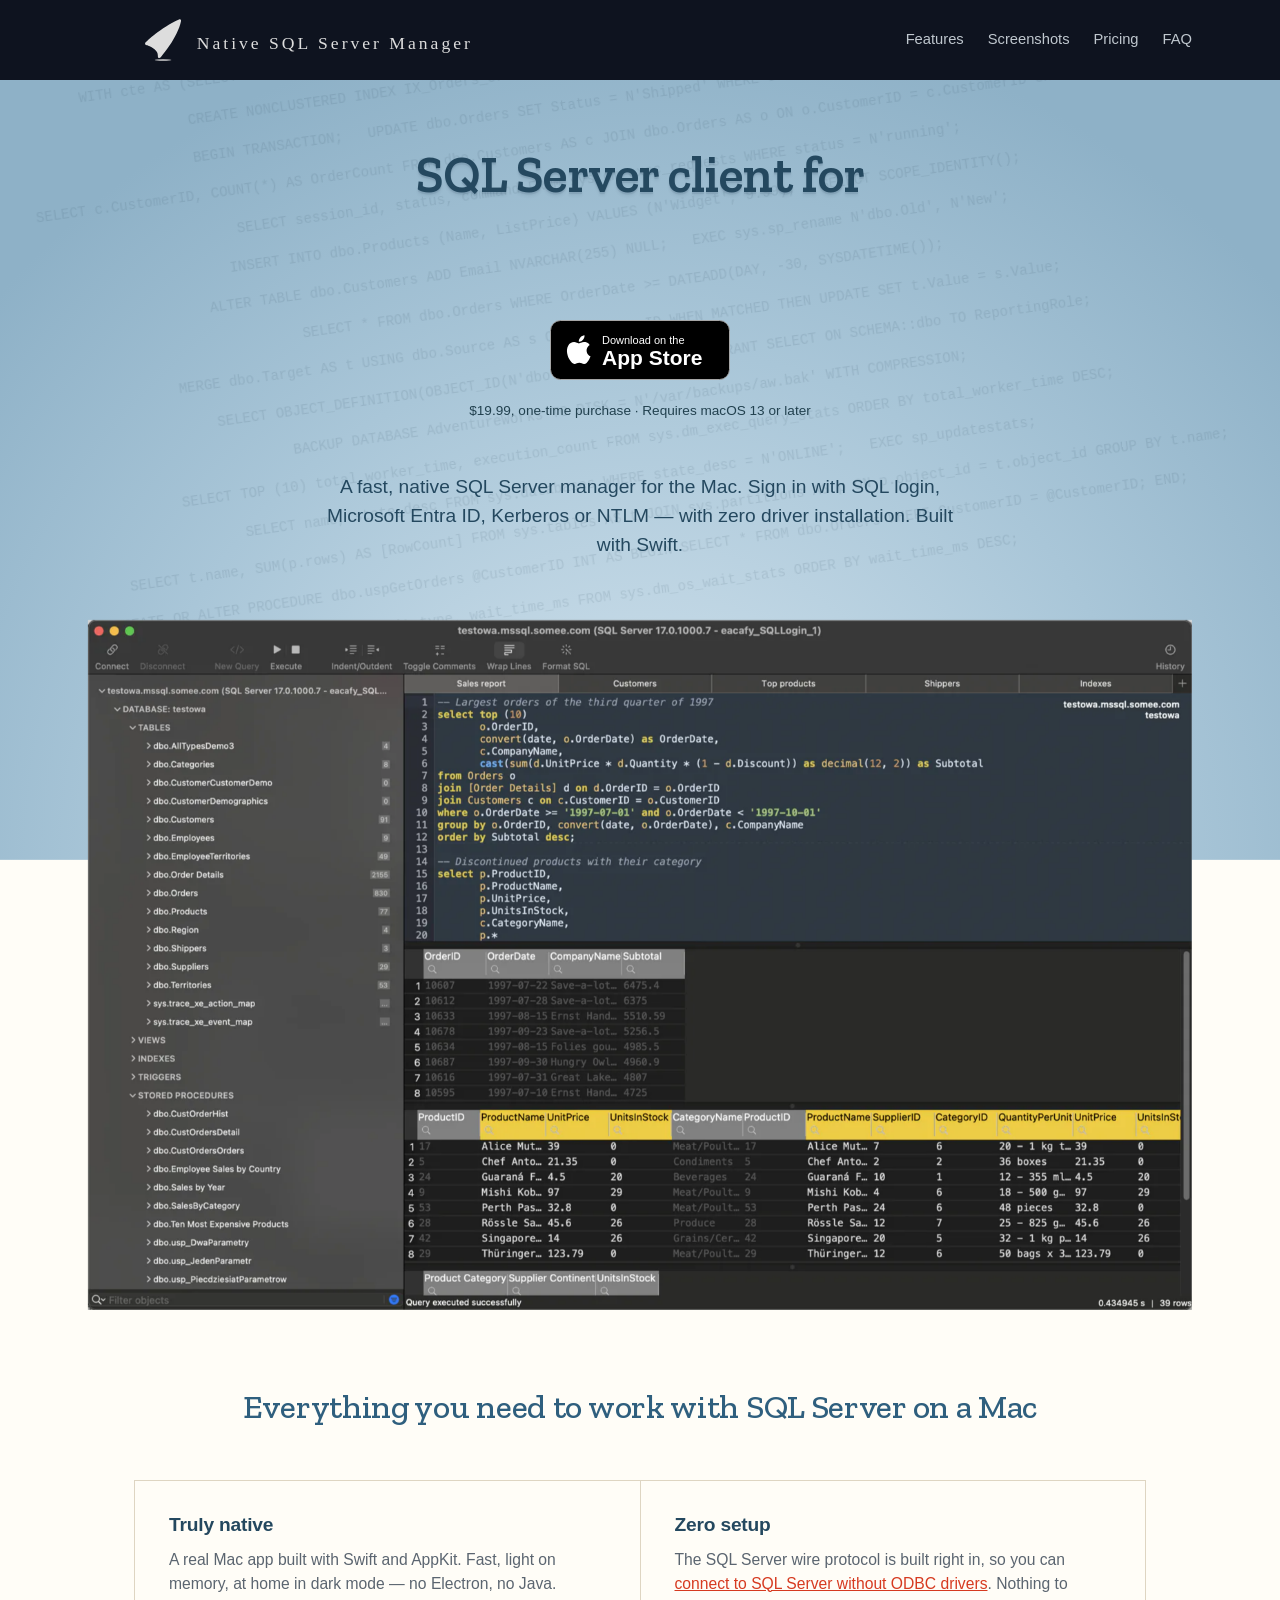
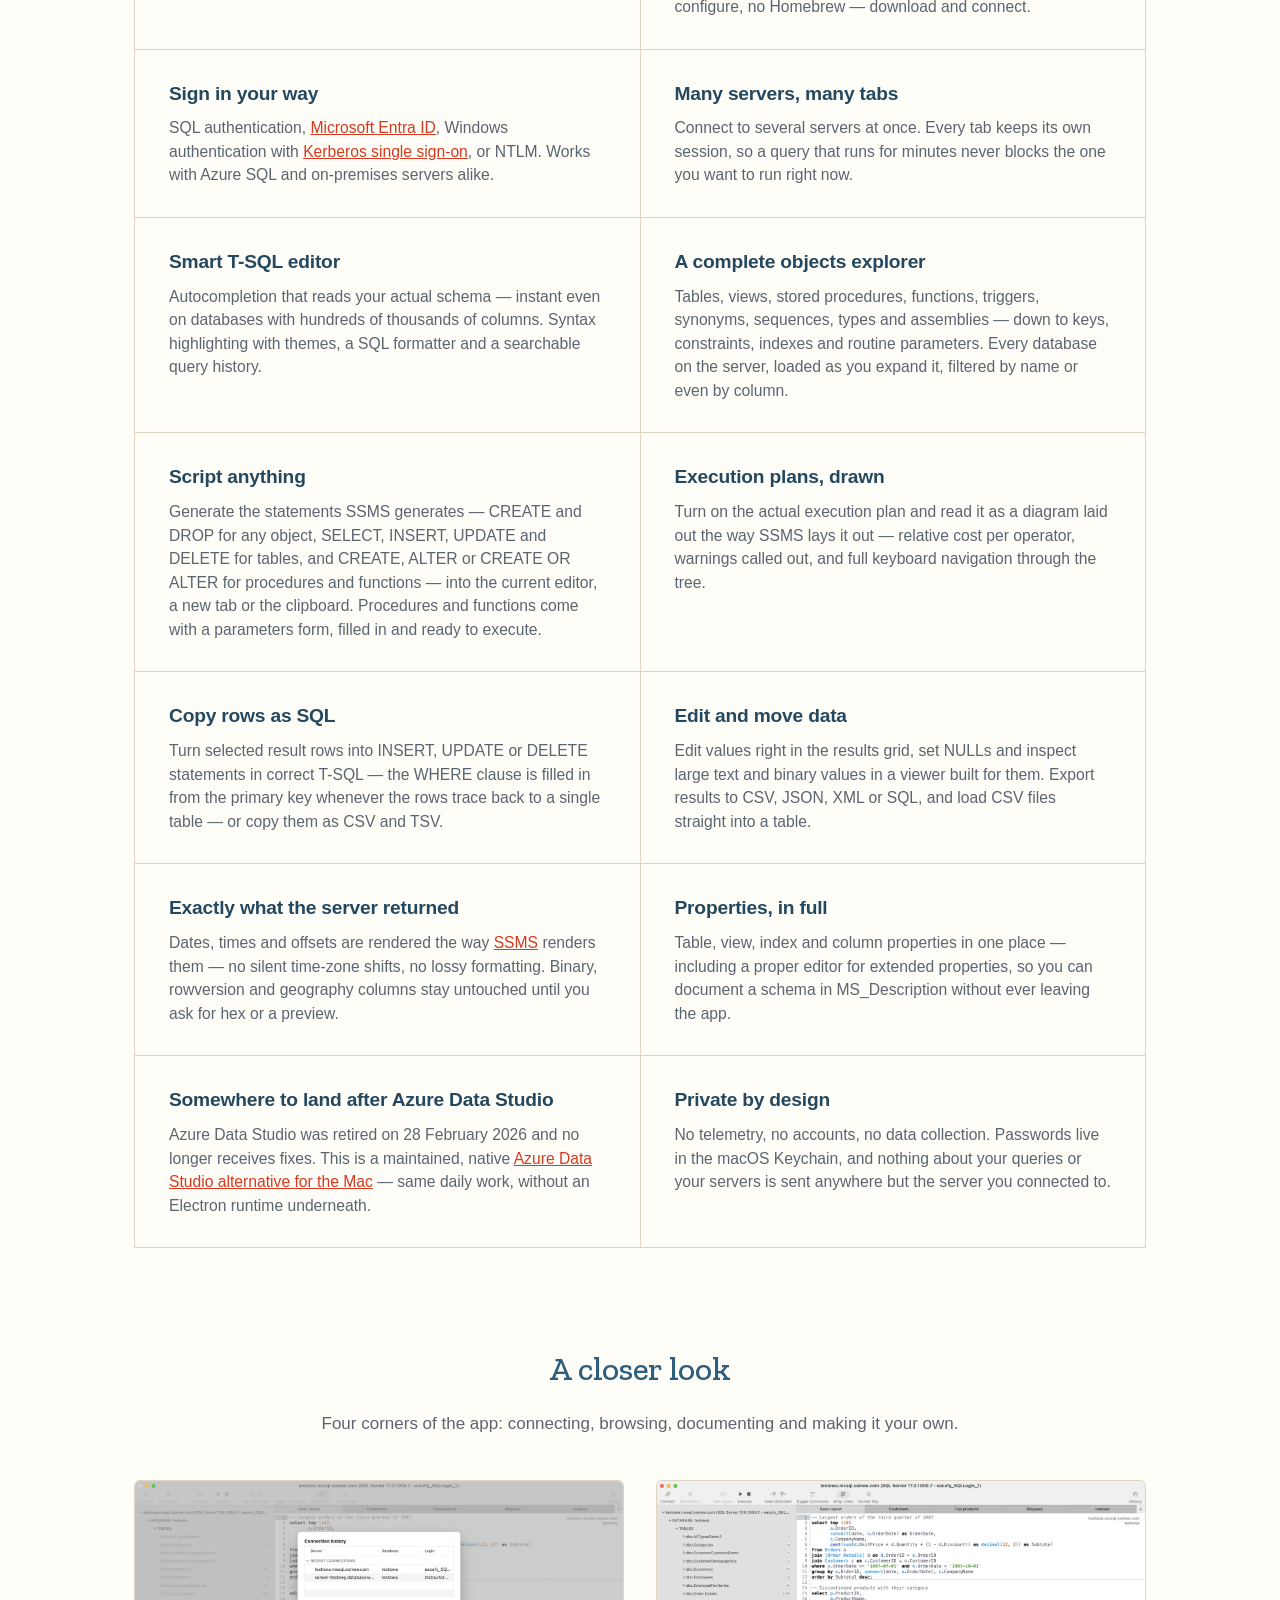
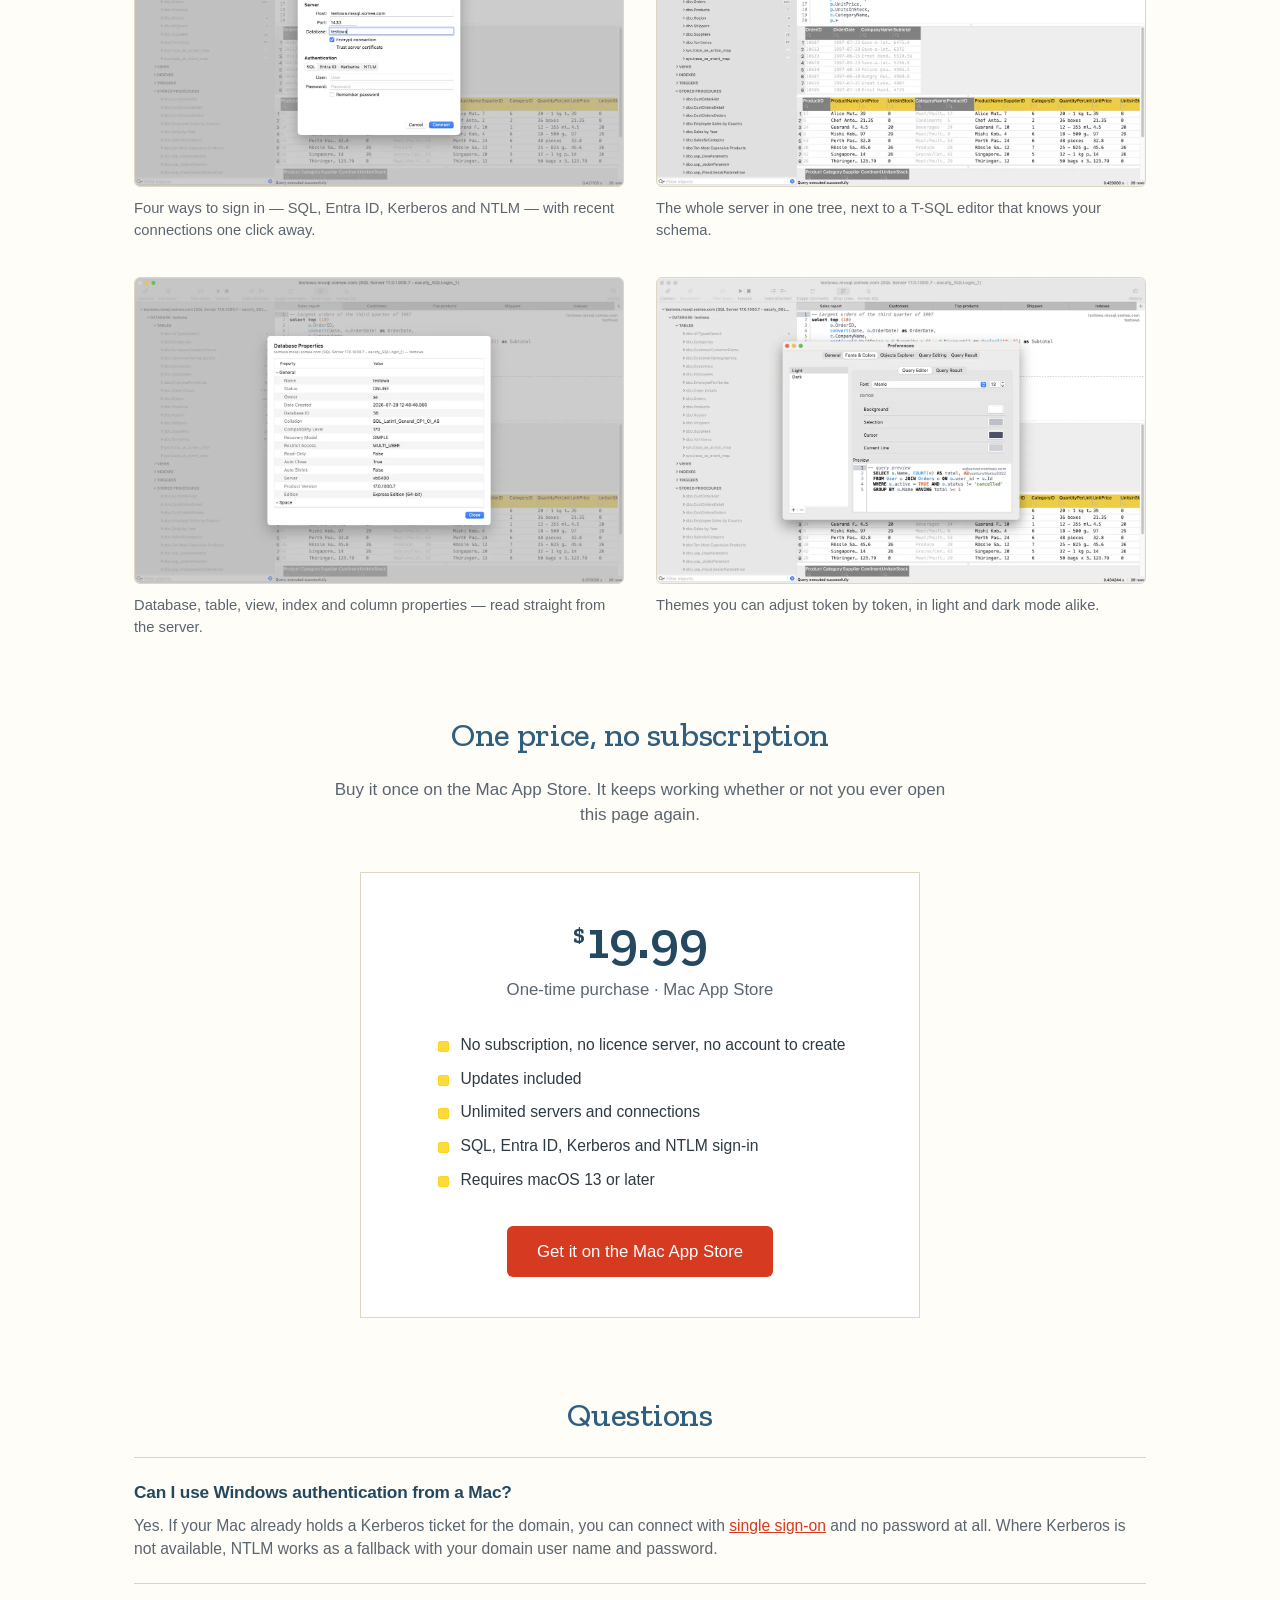
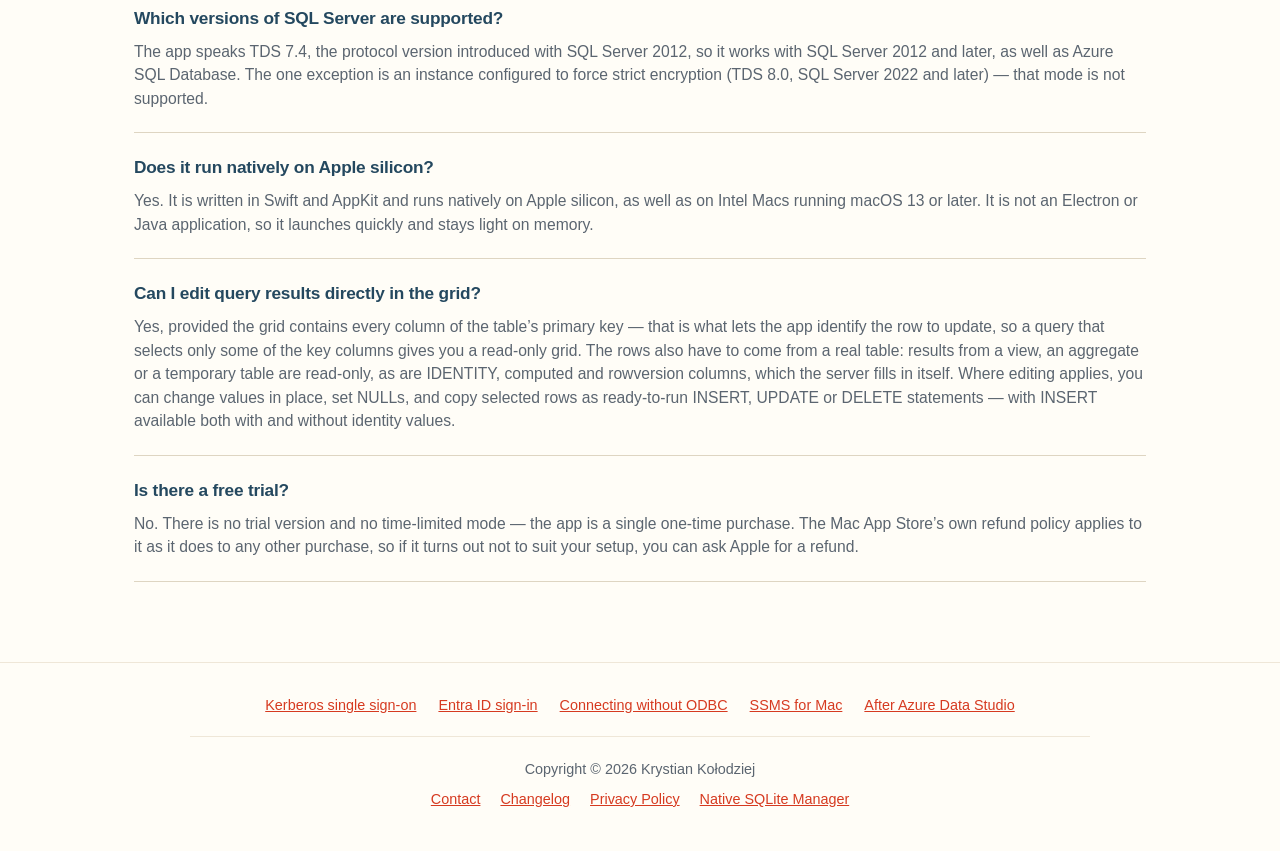
==== commit b02b156c: "Native SQL Server Manager — strona produktowa" ====
--- a/index.html
+++ b/index.html
@@ -6,10 +6,13 @@
 <title>Native SQL Server Manager — SQL Server client for macOS</title>
 <meta name="description" content="Fast, native SQL Server client for macOS. SQL login, Microsoft Entra ID, Kerberos or NTLM — no drivers. T-SQL editor, objects explorer, in-grid editing, export.">
 <meta name="robots" content="index, follow">
+<link rel="canonical" href="https://nssm.kbksoftware.com/">
 <link rel="preload" href="assets/fonts/zilla-slab-500.woff2" as="font" type="font/woff2" crossorigin>
 <link rel="preload" href="assets/fonts/zilla-slab-600.woff2" as="font" type="font/woff2" crossorigin>
-<link rel="icon" type="image/png" href="assets/icon.png">
-<link rel="apple-touch-icon" href="assets/icon.png">
+<link rel="stylesheet" href="assets/site.css">
+<script src="assets/site.js" defer></script>
+<link rel="icon" type="image/png" sizes="64x64" href="assets/favicon-64.png">
+<link rel="apple-touch-icon" href="assets/apple-touch-icon.png">
 
 <meta property="og:type" content="website">
 <meta property="og:site_name" content="Native SQL Server Manager">
@@ -17,6 +20,9 @@
 <meta property="og:description" content="A fast, native SQL Server client for the Mac. Entra ID, Kerberos and NTLM sign-in with zero driver installation, a schema-aware T-SQL editor and results you can edit. Built with Swift.">
 <meta property="og:url" content="https://nssm.kbksoftware.com/">
 <meta property="og:image" content="https://nssm.kbksoftware.com/assets/og-image.png">
+<meta property="og:image:width" content="1200">
+<meta property="og:image:height" content="630">
+<meta property="og:image:alt" content="Native SQL Server Manager on macOS: objects explorer, T-SQL editor and results grid">
 <meta name="twitter:card" content="summary_large_image">
 <meta name="twitter:title" content="Native SQL Server Manager — SQL Server client for macOS">
 <meta name="twitter:description" content="A fast, native SQL Server client for the Mac. Entra ID, Kerberos and NTLM sign-in with zero driver installation, a schema-aware T-SQL editor and results you can edit. Built with Swift.">
@@ -31,7 +37,7 @@
   "applicationCategory": "DeveloperApplication",
   "url": "https://nssm.kbksoftware.com/",
   "image": "https://nssm.kbksoftware.com/assets/icon.png",
-  "screenshot": "https://nssm.kbksoftware.com/assets/MainWindow.png",
+  "screenshot": "https://nssm.kbksoftware.com/assets/21_Main_Dark.jpg",
   "description": "A fast, native SQL Server manager for macOS. Connect with SQL login, Microsoft Entra ID, Kerberos or NTLM — no drivers to install. Schema-aware T-SQL editor, an objects explorer covering every database on the server, in-grid data editing, extended properties, and export to CSV, JSON, XML and SQL.",
   "author": {
     "@type": "Person",
@@ -41,326 +47,61 @@
     "@type": "Offer",
     "price": "19.99",
     "priceCurrency": "USD",
-    "description": "Download on the Mac App Store"
+    "availability": "https://schema.org/InStock",
+    "url": "https://apps.apple.com/app/id6775192660",
+    "description": "One-time purchase on the Mac App Store — no subscription"
   }
 }
 </script>
 
-<style>
-@font-face {
-  font-family: 'Zilla Slab';
-  font-style: normal;
-  font-weight: 500;
-  font-display: block;
-  src: url('assets/fonts/zilla-slab-500.woff2') format('woff2');
+<script type="application/ld+json">
+{
+  "@context": "https://schema.org",
+  "@type": "FAQPage",
+  "mainEntity": [
+    {
+      "@type": "Question",
+      "name": "Can I use Windows authentication from a Mac?",
+      "acceptedAnswer": {
+        "@type": "Answer",
+        "text": "Yes. If your Mac already holds a Kerberos ticket for the domain, you can connect with single sign-on and no password at all. Where Kerberos is not available, NTLM works as a fallback with your domain user name and password."
+      }
+    },
+    {
+      "@type": "Question",
+      "name": "Which versions of SQL Server are supported?",
+      "acceptedAnswer": {
+        "@type": "Answer",
+        "text": "The app speaks TDS 7.4, the protocol version introduced with SQL Server 2012, so it works with SQL Server 2012 and later, as well as Azure SQL Database. The one exception is an instance configured to force strict encryption (TDS 8.0, SQL Server 2022 and later) — that mode is not supported."
+      }
+    },
+    {
+      "@type": "Question",
+      "name": "Does it run natively on Apple silicon?",
+      "acceptedAnswer": {
+        "@type": "Answer",
+        "text": "Yes. It is written in Swift and AppKit and runs natively on Apple silicon, as well as on Intel Macs running macOS 13 or later. It is not an Electron or Java application, so it launches quickly and stays light on memory."
+      }
+    },
+    {
+      "@type": "Question",
+      "name": "Can I edit query results directly in the grid?",
+      "acceptedAnswer": {
+        "@type": "Answer",
+        "text": "Yes, provided the grid contains every column of the table’s primary key — that is what lets the app identify the row to update, so a query that selects only some of the key columns gives you a read-only grid. The rows also have to come from a real table: results from a view, an aggregate or a temporary table are read-only, as are IDENTITY, computed and rowversion columns, which the server fills in itself. Where editing applies, you can change values in place, set NULLs, and copy selected rows as ready-to-run INSERT, UPDATE or DELETE statements — with INSERT available both with and without identity values."
+      }
+    },
+    {
+      "@type": "Question",
+      "name": "Is there a free trial?",
+      "acceptedAnswer": {
+        "@type": "Answer",
+        "text": "No. There is no trial version and no time-limited mode — the app is a single one-time purchase. The Mac App Store’s own refund policy applies to it as it does to any other purchase, so if it turns out not to suit your setup, you can ask Apple for a refund."
+      }
+    }
+  ]
 }
-@font-face {
-  font-family: 'Zilla Slab';
-  font-style: normal;
-  font-weight: 600;
-  font-display: block;
-  src: url('assets/fonts/zilla-slab-600.woff2') format('woff2');
-}
-
-:root {
-  --ink: #2e3a42;
-  --ink-soft: #5b6570;
-  --steel: #2F5F7E;
-  --steel-deep: #24485F;
-  --yellow: #FFDA3C;
-  --yellow-light: #FFE466;
-  --yellow-deep: #FFD21C;
-  --red: #D63A20;
-  --red-deep: #B02A12;
-  --red-word: #C22D14;
-  --page-bg: #FFFDF7;
-}
-
-* { box-sizing: border-box; }
-
-html { scroll-behavior: smooth; }
-
-body {
-  margin: 0;
-  font-family: Avenir, "Avenir Next", Century Gothic, "Trebuchet MS", sans-serif;
-  color: var(--ink);
-  background: var(--page-bg);
-  font-size: 17px;
-  line-height: 1.5;
-  -webkit-font-smoothing: antialiased;
-}
-
-a { color: var(--red); }
-a:hover { color: var(--red-deep); }
-
-h1, h2 {
-  font-family: 'Zilla Slab', 'MuseoSlab', Rockwell, 'Trebuchet MS', serif;
-  font-weight: 500;
-}
-
-header {
-  width: 100%;
-  background: radial-gradient(900px circle at 50% 100%, #0E131F 0%, #0E131F 57%, #0E131F 95%) 50% 100%;
-}
-
-.header-inner {
-  display: flex;
-  align-items: center;
-  justify-content: flex-start;
-  gap: 14px;
-  max-width: 1060px;
-  height: 80px;
-  margin: 0 auto;
-  padding: 0 24px 0 80px;
-}
-
-header .logo-mark {
-  width: 42px;  
-  height: 42px;
-  flex: 0 0 32px;
-  overflow: visible;
-}
-
-header .logo-mark-path {
-  fill: #DDDDDD;
-  transform-origin: 295px 304px;
-  animation: header-logo-float 3s ease-in-out infinite;
-}
-
-header .logo-mark-shadow {
-  fill: rgba(222, 222, 222, 0.95);
-  transform-origin: 295px 635px;
-  animation: header-logo-shadow 3s ease-in-out infinite;
-}
-
-@keyframes header-logo-float {
-  0%, 100% { transform: translateY(0px) rotate(0deg); }
-  50% { transform: translateY(-35px) rotate(2.5deg); }
-}
-
-@keyframes header-logo-shadow {
-  0%, 100% { transform: scale(1); opacity: 0.8; }
-  50% { transform: scale(0.72); opacity: 0.15; }
-}
-
-header .logo-name {
-  font-family: 'MuseoSlab', Rockwell, 'Trebuchet MS', serif;
-  color: #DDDDDD;
-  font-size: 1.1rem;
-  font-weight: 300;
-  letter-spacing: 3.0px;
-  transform: translateY(3px); 
-}
-
-.hero {
-  position: relative;
-  overflow: hidden;
-  padding: 64px 24px 300px 24px;
-  text-align: center;
-  color: var(--steel-deep);
-  background: radial-gradient(900px circle at 50% 100%, #D5E5EF 0%, #A9C6D8 57%, #8EB1C7 95%) 50% 100%;
-}
-
-.hero > * {
-  position: relative;
-  z-index: 1;
-}
-
-.hero .texture {
-  position: absolute;
-  z-index: 0;
-  inset: -150px;
-  transform: rotate(-8deg);
-  font-family: ui-monospace, "SF Mono", Menlo, Consolas, monospace;
-  font-size: 14px;
-  line-height: 2.7;
-  white-space: pre;
-  text-align: center;
-  color: rgba(23, 52, 74, 0.11);
-  pointer-events: none;
-  user-select: none;
-  -webkit-user-select: none;
-  will-change: transform;
-}
-
-.hero h1 {
-  margin: 0 auto;
-  max-width: 900px;
-  font-size: 3.2rem;
-  font-weight: 600;
-  line-height: 1.22;
-  letter-spacing: -0.5px;
-  text-shadow: 0 2px 1px rgba(15, 44, 66, 0.12), 0 4px 3px rgba(15, 44, 66, 0.06);
-}
-
-.hero .rotator {
-  display: block;
-  position: relative;
-  height: 1.35em;
-  overflow: hidden;
-}
-
-.hero .rotator span {
-  position: absolute;
-  left: 0;
-  right: 0;
-  top: 0;
-  color: var(--red-word);
-  opacity: 0;
-  white-space: nowrap;
-}
-
-.hero .rotator span.long { font-size: 0.82em; top: 0.14em; }
-
-#word1 { animation: word1 15s infinite; }
-#word2 { animation: word2 15s infinite; }
-#word3 { animation: word3 15s infinite; }
-#word4 { animation: word4 15s infinite; }
-
-@keyframes word1 {
-  0%   { transform: none; opacity: 1; }
-  8%   { transform: none; opacity: 1; }
-  10%  { transform: translateX(-100px); opacity: 0; }
-  98%  { transform: translateX(100px); opacity: 0; }
-  100% { transform: none; opacity: 1; }
-}
-@keyframes word2 {
-  0%   { opacity: 0; }
-  8%   { transform: translateX(100px); opacity: 0; }
-  10%  { transform: none; opacity: 1; }
-  18%  { transform: none; opacity: 1; }
-  20%  { transform: translateX(-100px); opacity: 0; }
-  100% { transform: translateX(-100px); opacity: 0; }
-}
-@keyframes word3 {
-  0%   { opacity: 0; }
-  18%  { transform: translateX(100px); opacity: 0; }
-  20%  { transform: none; opacity: 1; }
-  28%  { transform: none; opacity: 1; }
-  30%  { transform: translateX(-100px); opacity: 0; }
-  100% { transform: translateX(-100px); opacity: 0; }
-}
-@keyframes word4 {
-  0%   { opacity: 0; }
-  28%  { transform: translateX(100px); opacity: 0; }
-  36%  { transform: none; opacity: 1; }
-  98%  { transform: none; opacity: 1; }
-  100% { transform: translateX(-100px); opacity: 0; }
-}
-
-@media (prefers-reduced-motion: reduce) {
-  #word1, #word2, #word3, #word4 { animation: none; }
-  #word1 { opacity: 1; }
-}
-
-.hero .appstore-badge {
-  display: inline-block;
-  margin-top: 44px;
-  transition: transform 0.15s ease;
-}
-
-.hero .appstore-badge:hover { transform: scale(1.04); }
-
-.hero .requires {
-  margin: 14px 0 0 0;
-  font-size: 0.85rem;
-  color: #3d617a;
-}
-
-.hero .intro {
-  max-width: 640px;
-  margin: 0 auto;
-  padding: 52px 0 0 0;
-  text-align: center;
-  font-size: 1.2rem;
-  color: var(--steel-deep);
-}
-
-.preview {
-  max-width: 1000px;
-  margin: -240px auto 0 auto;
-  padding: 0 24px;
-  position: relative;
-  z-index: 1;
-}
-
-.preview img {
-  display: block;
-  width: 100%;
-  height: auto;
-}
-
-.features {
-  max-width: 1060px;
-  margin: 0 auto;
-  padding: 72px 24px 32px 24px;
-}
-
-.features h2 {
-  text-align: center;
-  color: var(--steel);
-  font-size: 2.1rem;
-  margin: 0 0 48px 0;
-  letter-spacing: -0.3px;
-}
-
-.features .grid {
-  display: grid;
-  grid-template-columns: repeat(2, 1fr);
-  gap: 1px;
-  background: #ded5c2;
-  border: 1px solid #ded5c2;
-}
-
-.features .card {
-  background: var(--page-bg);
-  padding: 30px 34px;
-  text-align: left;
-}
-
-.features .card h3 {
-  margin: 0 0 8px 0;
-  font-size: 1.2rem;
-  letter-spacing: -0.2px;
-  color: var(--steel-deep);
-}
-
-.features .card p {
-  margin: 0;
-  font-size: 0.98rem;
-  color: var(--ink-soft);
-}
-
-footer {
-  margin-top: 72px;
-  padding: 32px 24px 40px 24px;
-  text-align: center;
-  font-size: 0.9rem;
-  color: var(--ink-soft);
-  border-top: 1px solid #efe7d8;
-}
-
-footer nav {
-  margin-top: 8px;
-  display: flex;
-  justify-content: center;
-  gap: 20px;
-}
-
-@media only screen and (max-width: 720px) {
-  header { height: auto; }
-  .header-inner { height: 76px; gap: 11px; padding: 0 18px 0 40px; }
-  header .logo-mark { width: 40px; height: 40px; flex-basis: 40px; }
-  header .logo-name { font-size: 1.28rem; }
-  .hero { padding: 44px 18px 200px 18px; }
-  .hero h1 { font-size: calc(4.4vw + 18px); }
-  .hero .intro { font-size: 1.05rem; padding-top: 36px; }
-  .preview { margin-top: -160px; }
-  .features { padding-top: 52px; }
-  .features .grid { grid-template-columns: 1fr; }
-  .features .card { padding: 24px 22px; }
-}
-</style>
+</script>
 </head>
 <body>
 
@@ -371,12 +112,30 @@
       <path class="logo-mark-path" d="M237.977 604C234.86 604 231.697 603.358 228.764 602.073C219.642 598.036 214.141 588.584 215.195 578.674C228.58 452.551 35.2309 401.946 33.2599 401.487C25.2839 399.468 18.9581 393.274 16.8036 385.337C14.6492 377.4 16.8953 368.866 22.7168 363.039C32.2055 353.542 258.284 129.145 541.936 5.91139C549.867 2.47041 558.851 3.75502 565.544 9.12295C572.19 14.5368 575.261 23.208 573.52 31.5582C519.154 295.092 265.939 584.134 255.213 596.292C250.675 601.293 244.349 604 237.977 604Z" />
     </svg>
     <span class="logo-name">Native SQL Server Manager</span>
+    <nav class="site-nav" aria-label="Main">
+      <a href="#features">Features</a>
+      <a href="#screenshots">Screenshots</a>
+      <a href="#pricing">Pricing</a>
+      <a href="#faq">FAQ</a>
+    </nav>
   </div>
 </header>
 
 <main>
 
 <section class="hero">
+  <h1>
+    SQL Server client for
+    <!-- Tylko #word1 niesie tekst. Pozostałe warianty podaje CSS przez ::after,
+         żeby H1 w DOM został jednoznaczny także po renderowaniu przez Googlebota. -->
+    <span class="rotator">
+      <span id="word1">macOS</span>
+      <span id="word2" aria-hidden="true"></span>
+      <span id="word3" class="long" aria-hidden="true"></span>
+      <span id="word4" class="long" aria-hidden="true"></span>
+    </span>
+  </h1>
+
   <div class="texture" aria-hidden="true">SELECT TOP (100) name, create_date FROM sys.tables ORDER BY create_date DESC;
       EXEC sp_who2;   SELECT DB_NAME(), SUSER_SNAME(), @@VERSION;
 WITH cte AS (SELECT ROW_NUMBER() OVER (ORDER BY OrderDate DESC) AS rn FROM dbo.Orders) SELECT * FROM cte WHERE rn &lt;= 10;
@@ -395,15 +154,6 @@
         SELECT t.name, SUM(p.rows) AS [RowCount] FROM sys.tables AS t JOIN sys.partitions AS p ON p.object_id = t.object_id GROUP BY t.name;
 CREATE OR ALTER PROCEDURE dbo.uspGetOrders @CustomerID INT AS BEGIN SELECT * FROM dbo.Orders WHERE CustomerID = @CustomerID; END;
    SELECT wait_type, wait_time_ms FROM sys.dm_os_wait_stats ORDER BY wait_time_ms DESC;</div>
-  <h1>
-    SQL Server client for
-    <span class="rotator">
-      <span id="word1">macOS</span>
-      <span id="word2" aria-hidden="true">developers</span>
-      <span id="word3" class="long" aria-hidden="true">database administrators</span>
-      <span id="word4" class="long" aria-hidden="true">those who love native apps</span>
-    </span>
-  </h1>
 
   <a class="appstore-badge" href="https://apps.apple.com/app/id6775192660" aria-label="Download Native SQL Server Manager on the App Store">
     <svg width="180" height="60" viewBox="0 0 180 60" role="img" aria-hidden="true">
@@ -413,7 +163,7 @@
       <text x="52" y="45" fill="#fff" font-family="-apple-system, BlinkMacSystemFont, Helvetica, Arial, sans-serif" font-size="21" font-weight="600">App Store</text>
     </svg>
   </a>
-  <p class="requires">Requires macOS 13 or later</p>
+  <p class="requires">$19.99, one-time purchase · Requires macOS 13 or later</p>
 
   <p class="intro">
     A fast, native SQL Server manager for the Mac. Sign in with SQL login, Microsoft Entra&nbsp;ID,
@@ -422,10 +172,15 @@
 </section>
 
 <section class="preview" aria-label="Application preview">
-  <img src="assets/MainWindow.png" alt="Native SQL Server Manager main window with the objects explorer, T-SQL editor with a recursive CTE query and results grid" width="2326" height="1828">
-</section>
-
-<section class="features">
+  <a class="zoom" href="assets/21_Main_Dark_full.webp">
+    <picture>
+      <source srcset="assets/21_Main_Dark.webp" type="image/webp">
+      <img src="assets/21_Main_Dark.jpg" alt="Native SQL Server Manager in dark mode: objects explorer on the left, a T-SQL editor with two queries, and results grids below" width="1600" height="1000" fetchpriority="high" decoding="async">
+    </picture>
+  </a>
+</section>
+
+<section class="features" id="features">
   <h2>Everything you need to work with SQL Server on a Mac</h2>
   <div class="grid">
 
@@ -436,12 +191,12 @@
 
     <div class="card">
       <h3>Zero setup</h3>
-      <p>The SQL Server wire protocol is built right in. Nothing to configure, no ODBC drivers, no Homebrew — download and connect.</p>
+      <p>The SQL Server wire protocol is built right in, so you can <a href="/connect-without-odbc/">connect to SQL Server without ODBC drivers</a>. Nothing to configure, no Homebrew — download and connect.</p>
     </div>
 
     <div class="card">
       <h3>Sign in your way</h3>
-      <p>SQL authentication, Microsoft Entra&nbsp;ID, Windows authentication with Kerberos single sign-on, or NTLM. Works with Azure SQL and on-premises servers alike.</p>
+      <p>SQL authentication, <a href="/entra-id-sql-server-mac/">Microsoft Entra&nbsp;ID</a>, Windows authentication with <a href="/windows-authentication-kerberos/">Kerberos single sign-on</a>, or NTLM. Works with Azure SQL and on-premises servers alike.</p>
     </div>
 
     <div class="card">
@@ -461,12 +216,17 @@
 
     <div class="card">
       <h3>Script anything</h3>
-      <p>Generate CREATE, ALTER, SELECT, INSERT, UPDATE, DELETE or DROP statements for any object — into the current editor, a new tab or the clipboard. Procedures and functions come with a parameters form, filled in and ready to execute.</p>
+      <p>Generate the statements SSMS generates — CREATE and DROP for any object, SELECT, INSERT, UPDATE and DELETE for tables, and CREATE, ALTER or CREATE OR ALTER for procedures and functions — into the current editor, a new tab or the clipboard. Procedures and functions come with a parameters form, filled in and ready to execute.</p>
+    </div>
+
+    <div class="card">
+      <h3>Execution plans, drawn</h3>
+      <p>Turn on the actual execution plan and read it as a diagram laid out the way SSMS lays it out — relative cost per operator, warnings called out, and full keyboard navigation through the tree.</p>
     </div>
 
     <div class="card">
       <h3>Copy rows as SQL</h3>
-      <p>Turn selected result rows into ready-to-run INSERT, UPDATE or DELETE statements in correct T-SQL — or copy them as CSV and TSV.</p>
+      <p>Turn selected result rows into INSERT, UPDATE or DELETE statements in correct T-SQL — the WHERE clause is filled in from the primary key whenever the rows trace back to a single table — or copy them as CSV and TSV.</p>
     </div>
 
     <div class="card">
@@ -476,7 +236,7 @@
 
     <div class="card">
       <h3>Exactly what the server returned</h3>
-      <p>Dates, times and offsets are rendered the way SSMS renders them — no silent time-zone shifts, no lossy formatting. Binary, rowversion and geography columns stay untouched until you ask for hex or a preview.</p>
+      <p>Dates, times and offsets are rendered the way <a href="/ssms-for-mac/">SSMS</a> renders them — no silent time-zone shifts, no lossy formatting. Binary, rowversion and geography columns stay untouched until you ask for hex or a preview.</p>
     </div>
 
     <div class="card">
@@ -485,39 +245,134 @@
     </div>
 
     <div class="card">
+      <h3>Somewhere to land after Azure Data Studio</h3>
+      <p>Azure Data Studio was retired on 28 February 2026 and no longer receives fixes. This is a maintained, native <a href="/azure-data-studio-alternative-mac/">Azure Data Studio alternative for the Mac</a> — same daily work, without an Electron runtime underneath.</p>
+    </div>
+
+    <div class="card">
       <h3>Private by design</h3>
-      <p>No telemetry, no accounts, no data collection. Passwords live in the macOS Keychain and your data never leaves your Mac.</p>
-    </div>
-
-  </div>
+      <p>No telemetry, no accounts, no data collection. Passwords live in the macOS Keychain, and nothing about your queries or your servers is sent anywhere but the server you connected to.</p>
+    </div>
+
+  </div>
+</section>
+
+<section class="section" id="screenshots">
+  <h2>A closer look</h2>
+  <p class="lede">Four corners of the app: connecting, browsing, documenting and making it your own.</p>
+  <div class="gallery">
+
+    <figure>
+      <a class="zoom" href="assets/02_ConnectSQLAuthentication_Light_full.webp">
+        <picture>
+          <source srcset="assets/02_ConnectSQLAuthentication_Light.webp" type="image/webp">
+          <img src="assets/02_ConnectSQLAuthentication_Light.jpg" alt="Connection dialog with host, port and database fields above an authentication picker offering SQL, Entra ID, Kerberos and NTLM" width="1400" height="875" loading="lazy" decoding="async">
+        </picture>
+      </a>
+      <figcaption>Four ways to sign in — SQL, Entra&nbsp;ID, Kerberos and NTLM — with recent connections one click away.</figcaption>
+    </figure>
+
+    <figure>
+      <a class="zoom" href="assets/01_Main_Light_full.webp">
+        <picture>
+          <source srcset="assets/01_Main_Light.webp" type="image/webp">
+          <img src="assets/01_Main_Light.jpg" alt="Main window in light mode with the objects explorer expanded over tables and stored procedures, a T-SQL editor and results grids" width="1400" height="875" loading="lazy" decoding="async">
+        </picture>
+      </a>
+      <figcaption>The whole server in one tree, next to a T-SQL editor that knows your schema.</figcaption>
+    </figure>
+
+    <figure>
+      <a class="zoom" href="assets/04_DatabaseProperties_Light_full.webp">
+        <picture>
+          <source srcset="assets/04_DatabaseProperties_Light.webp" type="image/webp">
+          <img src="assets/04_DatabaseProperties_Light.jpg" alt="Database properties window listing server-reported settings for the selected database" width="1400" height="875" loading="lazy" decoding="async">
+        </picture>
+      </a>
+      <figcaption>Database, table, view, index and column properties — read straight from the server.</figcaption>
+    </figure>
+
+    <figure>
+      <a class="zoom" href="assets/07_PreferencesFontsAndColors_Light_full.webp">
+        <picture>
+          <source srcset="assets/07_PreferencesFontsAndColors_Light.webp" type="image/webp">
+          <img src="assets/07_PreferencesFontsAndColors_Light.jpg" alt="Fonts and colors preferences showing syntax tokens and a live preview of the T-SQL editor theme" width="1400" height="875" loading="lazy" decoding="async">
+        </picture>
+      </a>
+      <figcaption>Themes you can adjust token by token, in light and dark mode alike.</figcaption>
+    </figure>
+
+  </div>
+</section>
+
+<section class="section pricing" id="pricing">
+  <h2>One price, no subscription</h2>
+  <p class="lede">Buy it once on the Mac App Store. It keeps working whether or not you ever open this page again.</p>
+  <div class="price-card">
+    <div class="amount"><span class="currency">$</span>19.99</div>
+    <p class="terms">One-time purchase · Mac App Store</p>
+    <ul>
+      <li>No subscription, no licence server, no account to create</li>
+      <li>Updates included</li>
+      <li>Unlimited servers and connections</li>
+      <li>SQL, Entra&nbsp;ID, Kerberos and NTLM sign-in</li>
+      <li>Requires macOS 13 or later</li>
+    </ul>
+    <div>
+      <a class="buy-button" href="https://apps.apple.com/app/id6775192660">Get it on the Mac App Store</a>
+    </div>
+  </div>
+</section>
+
+<section class="section faq" id="faq">
+  <h2>Questions</h2>
+
+  <div class="qa">
+    <h3>Can I use Windows authentication from a Mac?</h3>
+    <p>Yes. If your Mac already holds a Kerberos ticket for the domain, you can connect with <a href="/windows-authentication-kerberos/">single sign-on</a> and no password at all. Where Kerberos is not available, NTLM works as a fallback with your domain user name and password.</p>
+  </div>
+
+  <div class="qa">
+    <h3>Which versions of SQL Server are supported?</h3>
+    <p>The app speaks TDS 7.4, the protocol version introduced with SQL Server 2012, so it works with SQL Server 2012 and later, as well as Azure SQL Database. The one exception is an instance configured to force strict encryption (TDS 8.0, SQL Server 2022 and later) — that mode is not supported.</p>
+  </div>
+
+  <div class="qa">
+    <h3>Does it run natively on Apple silicon?</h3>
+    <p>Yes. It is written in Swift and AppKit and runs natively on Apple silicon, as well as on Intel Macs running macOS 13 or later. It is not an Electron or Java application, so it launches quickly and stays light on memory.</p>
+  </div>
+
+  <div class="qa">
+    <h3>Can I edit query results directly in the grid?</h3>
+    <p>Yes, provided the grid contains every column of the table’s primary key — that is what lets the app identify the row to update, so a query that selects only some of the key columns gives you a read-only grid. The rows also have to come from a real table: results from a view, an aggregate or a temporary table are read-only, as are IDENTITY, computed and rowversion columns, which the server fills in itself. Where editing applies, you can change values in place, set NULLs, and copy selected rows as ready-to-run INSERT, UPDATE or DELETE statements — with INSERT available both with and without identity values.</p>
+  </div>
+
+  <div class="qa">
+    <h3>Is there a free trial?</h3>
+    <p>No. There is no trial version and no time-limited mode — the app is a single one-time purchase. The Mac App Store’s own refund policy applies to it as it does to any other purchase, so if it turns out not to suit your setup, you can ask Apple for a refund.</p>
+  </div>
+
 </section>
 
 </main>
 
 <footer>
+  <nav class="footer-guides" aria-label="Guides">
+    <a href="/windows-authentication-kerberos/">Kerberos single sign-on</a>
+    <a href="/entra-id-sql-server-mac/">Entra ID sign-in</a>
+    <a href="/connect-without-odbc/">Connecting without ODBC</a>
+    <a href="/ssms-for-mac/">SSMS for Mac</a>
+    <a href="/azure-data-studio-alternative-mac/">After Azure Data Studio</a>
+  </nav>
   <div>Copyright © 2026 Krystian Kołodziej</div>
-  <nav>
+  <nav aria-label="Secondary">
     <a href="mailto:krystiankolodziej@gmail.com?Subject=Native%20SQL%20Server%20Manager">Contact</a>
+    <a href="/changelog/">Changelog</a>
     <a href="privacy-policy.html">Privacy Policy</a>
+    <a href="https://nsm.kbksoftware.com">Native SQLite Manager</a>
   </nav>
 </footer>
 
-<script>
-(function () {
-  var texture = document.querySelector('.hero .texture');
-  if (!texture || matchMedia('(prefers-reduced-motion: reduce)').matches) return;
-  var ticking = false;
-  addEventListener('scroll', function () {
-    if (ticking) return;
-    ticking = true;
-    requestAnimationFrame(function () {
-      var shift = Math.min(scrollY * 0.18, 140);
-      texture.style.transform = 'translateY(' + shift + 'px) rotate(-8deg)';
-      ticking = false;
-    });
-  }, { passive: true });
-})();
-</script>
 
 </body>
-</html>+</html>
--- a/assets/site.css
+++ b/assets/site.css
@@ -0,0 +1,706 @@
+@font-face {
+  font-family: 'Zilla Slab';
+  font-style: normal;
+  font-weight: 500;
+  font-display: block;
+  src: url('fonts/zilla-slab-500.woff2') format('woff2');
+}
+@font-face {
+  font-family: 'Zilla Slab';
+  font-style: normal;
+  font-weight: 600;
+  font-display: block;
+  src: url('fonts/zilla-slab-600.woff2') format('woff2');
+}
+
+:root {
+  --ink: #2e3a42;
+  --ink-soft: #5b6570;
+  --steel: #2F5F7E;
+  --steel-deep: #24485F;
+  --yellow: #FFDA3C;
+  --yellow-deep: #FFD21C;
+  --red: #D63A20;
+  --red-deep: #B02A12;
+  --red-word: #C22D14;
+  --page-bg: #FFFDF7;
+  --rule: #ded5c2;
+}
+
+* { box-sizing: border-box; }
+
+html { scroll-behavior: smooth; }
+
+body {
+  margin: 0;
+  font-family: Avenir, "Avenir Next", Century Gothic, "Trebuchet MS", sans-serif;
+  color: var(--ink);
+  background: var(--page-bg);
+  font-size: 17px;
+  line-height: 1.5;
+  -webkit-font-smoothing: antialiased;
+}
+
+a { color: var(--red); }
+a:hover { color: var(--red-deep); }
+
+h1, h2 {
+  font-family: 'Zilla Slab', 'MuseoSlab', Rockwell, 'Trebuchet MS', serif;
+  font-weight: 500;
+}
+
+header {
+  width: 100%;
+  background: radial-gradient(900px circle at 50% 100%, #0E131F 0%, #0E131F 57%, #0E131F 95%) 50% 100%;
+}
+
+.header-inner {
+  display: flex;
+  align-items: center;
+  justify-content: flex-start;
+  gap: 14px;
+  max-width: 1152px;
+  height: 80px;
+  margin: 0 auto;
+  padding: 0 24px 0 80px;
+}
+
+header .logo-mark {
+  width: 42px;
+  height: 42px;
+  flex: 0 0 32px;
+  overflow: visible;
+}
+
+header .logo-mark-path {
+  fill: #DDDDDD;
+  transform-origin: 295px 304px;
+  animation: header-logo-float 3s ease-in-out infinite;
+}
+
+header .logo-mark-shadow {
+  fill: rgba(222, 222, 222, 0.95);
+  transform-origin: 295px 635px;
+  animation: header-logo-shadow 3s ease-in-out infinite;
+}
+
+@keyframes header-logo-float {
+  0%, 100% { transform: translateY(0px) rotate(0deg); }
+  50% { transform: translateY(-35px) rotate(2.5deg); }
+}
+
+@keyframes header-logo-shadow {
+  0%, 100% { transform: scale(1); opacity: 0.8; }
+  50% { transform: scale(0.72); opacity: 0.15; }
+}
+
+header .logo-name {
+  font-family: 'MuseoSlab', Rockwell, 'Trebuchet MS', serif;
+  color: #DDDDDD;
+  font-size: 1.1rem;
+  font-weight: 300;
+  letter-spacing: 3.0px;
+  transform: translateY(3px);
+}
+
+header .logo-link {
+  display: flex;
+  align-items: center;
+  gap: 14px;
+  text-decoration: none;
+}
+
+header .site-nav {
+  margin-left: auto;
+  display: flex;
+  gap: 24px;
+  font-size: 0.92rem;
+}
+
+header .site-nav a {
+  color: #BFC7CE;
+  text-decoration: none;
+  padding: 4px 0;
+  border-bottom: 1px solid transparent;
+}
+
+header .site-nav a:hover {
+  color: #FFFFFF;
+  border-bottom-color: var(--yellow);
+}
+
+.hero {
+  position: relative;
+  overflow: hidden;
+  padding: 64px 24px 300px 24px;
+  text-align: center;
+  color: var(--steel-deep);
+  background: radial-gradient(900px circle at 50% 100%, #D5E5EF 0%, #A9C6D8 57%, #8EB1C7 95%) 50% 100%;
+}
+
+.hero > * {
+  position: relative;
+  z-index: 1;
+}
+
+.hero .texture {
+  position: absolute;
+  z-index: 0;
+  inset: -150px;
+  transform: rotate(-8deg);
+  font-family: ui-monospace, "SF Mono", Menlo, Consolas, monospace;
+  font-size: 14px;
+  line-height: 2.7;
+  white-space: pre;
+  text-align: center;
+  color: rgba(23, 52, 74, 0.11);
+  pointer-events: none;
+  user-select: none;
+  -webkit-user-select: none;
+  will-change: transform;
+}
+
+.hero h1 {
+  margin: 0 auto;
+  max-width: 900px;
+  font-size: 3.2rem;
+  font-weight: 600;
+  line-height: 1.22;
+  letter-spacing: -0.5px;
+  text-shadow: 0 2px 1px rgba(15, 44, 66, 0.12), 0 4px 3px rgba(15, 44, 66, 0.06);
+}
+
+.hero .rotator {
+  display: block;
+  position: relative;
+  height: 1.35em;
+  overflow: hidden;
+}
+
+.hero .rotator span {
+  position: absolute;
+  left: 0;
+  right: 0;
+  top: 0;
+  color: var(--red-word);
+  opacity: 0;
+  white-space: nowrap;
+}
+
+.hero .rotator span.long { font-size: 0.82em; top: 0.14em; }
+
+#word1 { animation: word1 15s infinite; }
+#word2 { animation: word2 15s infinite; }
+#word3 { animation: word3 15s infinite; }
+#word4 { animation: word4 15s infinite; }
+
+@keyframes word1 {
+  0%   { transform: none; opacity: 1; }
+  8%   { transform: none; opacity: 1; }
+  10%  { transform: translateX(-100px); opacity: 0; }
+  98%  { transform: translateX(100px); opacity: 0; }
+  100% { transform: none; opacity: 1; }
+}
+@keyframes word2 {
+  0%   { opacity: 0; }
+  8%   { transform: translateX(100px); opacity: 0; }
+  10%  { transform: none; opacity: 1; }
+  18%  { transform: none; opacity: 1; }
+  20%  { transform: translateX(-100px); opacity: 0; }
+  100% { transform: translateX(-100px); opacity: 0; }
+}
+@keyframes word3 {
+  0%   { opacity: 0; }
+  18%  { transform: translateX(100px); opacity: 0; }
+  20%  { transform: none; opacity: 1; }
+  28%  { transform: none; opacity: 1; }
+  30%  { transform: translateX(-100px); opacity: 0; }
+  100% { transform: translateX(-100px); opacity: 0; }
+}
+@keyframes word4 {
+  0%   { opacity: 0; }
+  28%  { transform: translateX(100px); opacity: 0; }
+  36%  { transform: none; opacity: 1; }
+  98%  { transform: none; opacity: 1; }
+  100% { transform: translateX(-100px); opacity: 0; }
+}
+
+/* Warianty rotatora poza #word1 są treścią generowaną przez CSS: nie trafiają do DOM,
+   więc H1 pozostaje jednoznaczny również dla crawlerów renderujących JavaScript. */
+#word2::after { content: "developers"; }
+#word3::after { content: "database administrators"; }
+#word4::after { content: "those who love native apps"; }
+
+@media (prefers-reduced-motion: reduce) {
+  #word1, #word2, #word3, #word4 { animation: none; }
+  #word1 { opacity: 1; }
+  header .logo-mark-path,
+  header .logo-mark-shadow { animation: none; }
+  html { scroll-behavior: auto; }
+}
+
+.hero .appstore-badge {
+  display: inline-block;
+  margin-top: 44px;
+  transition: transform 0.15s ease;
+}
+
+.hero .appstore-badge:hover { transform: scale(1.04); }
+
+.hero .requires {
+  margin: 14px 0 0 0;
+  font-size: 0.85rem;
+  color: #22414f;
+}
+
+.hero .intro {
+  max-width: 640px;
+  margin: 0 auto;
+  padding: 52px 0 0 0;
+  text-align: center;
+  font-size: 1.2rem;
+  color: var(--steel-deep);
+}
+
+.preview {
+  max-width: 1152px;
+  margin: -240px auto 0 auto;
+  padding: 0 24px;
+  position: relative;
+  z-index: 1;
+}
+
+.preview img {
+  display: block;
+  width: 100%;
+  height: auto;
+}
+
+.features {
+  max-width: 1060px;
+  margin: 0 auto;
+  padding: 72px 24px 32px 24px;
+}
+
+.features h2 {
+  text-align: center;
+  color: var(--steel);
+  font-size: 2.1rem;
+  margin: 0 0 48px 0;
+  letter-spacing: -0.3px;
+}
+
+.features .grid {
+  display: grid;
+  grid-template-columns: repeat(2, 1fr);
+  gap: 1px;
+  background: var(--rule);
+  border: 1px solid var(--rule);
+}
+
+.features .card {
+  background: var(--page-bg);
+  padding: 30px 34px;
+  text-align: left;
+}
+
+.features .card h3 {
+  margin: 0 0 8px 0;
+  font-size: 1.2rem;
+  letter-spacing: -0.2px;
+  color: var(--steel-deep);
+}
+
+.features .card p {
+  margin: 0;
+  font-size: 0.98rem;
+  color: var(--ink-soft);
+}
+
+/* --- Sekcje wspólne --- */
+
+.section {
+  max-width: 1060px;
+  margin: 0 auto;
+  padding: 64px 24px 8px 24px;
+}
+
+/* FAQ na podstronach trzyma szerokość kolumny artykułu, nie szerokość sekcji ze strony głównej. */
+.section.narrow { max-width: 808px; }
+
+.section > h2 {
+  text-align: center;
+  color: var(--steel);
+  font-size: 2.1rem;
+  margin: 0 0 16px 0;
+  letter-spacing: -0.3px;
+}
+
+.section > .lede {
+  max-width: 640px;
+  margin: 0 auto 44px auto;
+  text-align: center;
+  color: var(--ink-soft);
+}
+
+/* --- Galeria zrzutów --- */
+
+.gallery {
+  display: grid;
+  grid-template-columns: repeat(2, 1fr);
+  gap: 36px 32px;
+  margin: 0;
+}
+
+.gallery figure {
+  margin: 0;
+}
+
+.gallery img {
+  display: block;
+  width: 100%;
+  height: auto;
+  border: 1px solid var(--rule);
+  border-radius: 6px;
+}
+
+.gallery figcaption {
+  margin-top: 10px;
+  font-size: 0.92rem;
+  color: var(--ink-soft);
+}
+
+/* --- Cennik --- */
+
+.pricing .price-card {
+  max-width: 560px;
+  margin: 0 auto;
+  border: 1px solid var(--rule);
+  background: #FFFFFF;
+  padding: 40px 36px;
+  text-align: center;
+}
+
+.pricing .amount {
+  font-family: 'Zilla Slab', 'MuseoSlab', Rockwell, serif;
+  font-size: 3.4rem;
+  font-weight: 600;
+  line-height: 1;
+  color: var(--steel-deep);
+}
+
+.pricing .amount .currency { font-size: 1.6rem; vertical-align: 0.9rem; margin-right: 2px; }
+
+.pricing .terms {
+  margin: 10px 0 26px 0;
+  font-size: 1.05rem;
+  color: var(--ink-soft);
+}
+
+.pricing ul {
+  list-style: none;
+  margin: 0 0 30px 0;
+  padding: 0;
+  text-align: left;
+  display: inline-block;
+}
+
+.pricing li {
+  position: relative;
+  padding: 5px 0 5px 26px;
+  font-size: 0.98rem;
+  color: var(--ink);
+}
+
+.pricing li::before {
+  content: "";
+  position: absolute;
+  left: 4px;
+  top: 13px;
+  width: 9px;
+  height: 9px;
+  background: var(--yellow);
+  border: 1px solid var(--yellow-deep);
+  border-radius: 2px;
+}
+
+.buy-button {
+  display: inline-block;
+  padding: 13px 30px;
+  background: var(--red);
+  color: #FFFFFF;
+  font-size: 1.05rem;
+  text-decoration: none;
+  border-radius: 6px;
+  transition: background 0.15s ease, transform 0.15s ease;
+}
+
+.buy-button:hover {
+  background: var(--red-deep);
+  color: #FFFFFF;
+  transform: translateY(-1px);
+}
+
+/* --- FAQ --- */
+
+.faq .qa {
+  border-top: 1px solid var(--rule);
+  padding: 22px 0;
+}
+
+.faq .qa:last-child { border-bottom: 1px solid var(--rule); }
+
+.faq h3 {
+  margin: 0 0 8px 0;
+  font-size: 1.08rem;
+  color: var(--steel-deep);
+  letter-spacing: -0.2px;
+}
+
+.faq p {
+  margin: 0;
+  color: var(--ink-soft);
+  font-size: 0.98rem;
+}
+
+/* --- Powiększanie zrzutów --- */
+
+a.zoom {
+  display: block;
+  cursor: zoom-in;
+}
+
+.zoom-overlay {
+  position: fixed;
+  inset: 0;
+  z-index: 100;
+  display: flex;
+  align-items: center;
+  justify-content: center;
+  padding: 32px;
+  background: rgba(14, 19, 31, 0.92);
+  cursor: zoom-out;
+}
+
+.zoom-image {
+  max-width: 100%;
+  max-height: 100%;
+  width: auto;
+  height: auto;
+  cursor: default;
+  border-radius: 4px;
+  box-shadow: 0 18px 50px rgba(0, 0, 0, 0.45);
+}
+
+.zoom-close {
+  position: absolute;
+  top: 18px;
+  right: 22px;
+  width: 40px;
+  height: 40px;
+  padding: 0;
+  font-size: 28px;
+  line-height: 1;
+  color: #DDDDDD;
+  background: rgba(255, 255, 255, 0.08);
+  border: 1px solid rgba(255, 255, 255, 0.22);
+  border-radius: 50%;
+  cursor: pointer;
+}
+
+.zoom-close:hover { color: #FFFFFF; background: rgba(255, 255, 255, 0.16); }
+
+.zoom-close:focus-visible { outline: 2px solid var(--yellow); outline-offset: 2px; }
+
+/* --- Stopka --- */
+
+footer {
+  margin-top: 72px;
+  padding: 32px 24px 40px 24px;
+  text-align: center;
+  font-size: 0.9rem;
+  color: var(--ink-soft);
+  border-top: 1px solid #efe7d8;
+}
+
+footer nav {
+  margin-top: 8px;
+  display: flex;
+  justify-content: center;
+  gap: 20px;
+  flex-wrap: wrap;
+}
+
+/* Przewodniki w stopce — jedyne miejsce, w którym są zebrane razem. */
+footer .footer-guides {
+  margin: 0 auto 22px auto;
+  padding-bottom: 20px;
+  max-width: 900px;
+  gap: 8px 22px;
+  border-bottom: 1px solid #efe7d8;
+}
+
+/* --- Podstrony treściowe --- */
+
+.article {
+  max-width: 760px;
+  margin: 0 auto;
+  padding: 56px 24px 8px 24px;
+}
+
+.article h1 {
+  font-family: 'Zilla Slab', 'MuseoSlab', Rockwell, serif;
+  font-size: 2.5rem;
+  font-weight: 600;
+  line-height: 1.2;
+  letter-spacing: -0.5px;
+  color: var(--steel-deep);
+  margin: 0 0 18px 0;
+}
+
+.article .standfirst {
+  font-size: 1.15rem;
+  color: var(--ink-soft);
+  margin: 0 0 40px 0;
+}
+
+.article h2 {
+  font-size: 1.6rem;
+  color: var(--steel);
+  margin: 44px 0 14px 0;
+  letter-spacing: -0.2px;
+}
+
+.article h3 {
+  font-size: 1.15rem;
+  color: var(--steel-deep);
+  margin: 30px 0 8px 0;
+}
+
+.article p, .article li { color: var(--ink); }
+
+.article ul, .article ol { padding-left: 22px; }
+
+.article li { margin-bottom: 8px; }
+
+.article figure { margin: 32px 0; }
+
+.article figure img {
+  display: block;
+  width: 100%;
+  height: auto;
+  border: 1px solid var(--rule);
+  border-radius: 6px;
+}
+
+.article figcaption {
+  margin-top: 10px;
+  font-size: 0.92rem;
+  color: var(--ink-soft);
+}
+
+.article table {
+  width: 100%;
+  border-collapse: collapse;
+  margin: 26px 0;
+  font-size: 0.96rem;
+}
+
+.article th, .article td {
+  border: 1px solid var(--rule);
+  padding: 10px 14px;
+  text-align: left;
+  vertical-align: top;
+}
+
+.article th {
+  background: #FFF9E8;
+  color: var(--steel-deep);
+  font-weight: 600;
+}
+
+.article code {
+  font-family: ui-monospace, "SF Mono", Menlo, Consolas, monospace;
+  font-size: 0.9em;
+  background: #F3EFE3;
+  padding: 1px 5px;
+  border-radius: 3px;
+}
+
+.article pre {
+  background: #1D2530;
+  color: #E6E9EC;
+  padding: 16px 18px;
+  border-radius: 6px;
+  overflow-x: auto;
+  font-size: 0.9rem;
+  line-height: 1.55;
+}
+
+.article pre code { background: none; padding: 0; color: inherit; }
+
+.breadcrumb {
+  max-width: 760px;
+  margin: 0 auto;
+  padding: 22px 24px 0 24px;
+  font-size: 0.88rem;
+  color: var(--ink-soft);
+}
+
+.breadcrumb a { text-decoration: none; }
+.breadcrumb a:hover { text-decoration: underline; }
+
+.cta-band {
+  max-width: 760px;
+  margin: 52px auto 0 auto;
+  padding: 32px 30px;
+  border: 1px solid var(--rule);
+  background: #FFF9E8;
+  text-align: center;
+}
+
+.cta-band h2 {
+  margin: 0 0 10px 0;
+  font-size: 1.5rem;
+  color: var(--steel-deep);
+}
+
+.cta-band p {
+  margin: 0 0 22px 0;
+  color: var(--ink-soft);
+}
+
+@media only screen and (max-width: 860px) {
+  header .site-nav { gap: 16px; font-size: 0.85rem; }
+}
+
+@media only screen and (max-width: 720px) {
+  header { height: auto; }
+  .header-inner {
+    height: auto;
+    gap: 11px;
+    padding: 14px 18px;
+    flex-wrap: wrap;
+    justify-content: center;
+  }
+  header .logo-mark { width: 40px; height: 40px; flex-basis: 40px; }
+  header .logo-name { font-size: 1.28rem; }
+  header .site-nav {
+    margin-left: 0;
+    width: 100%;
+    justify-content: center;
+    gap: 18px;
+    padding-top: 4px;
+  }
+  .hero { padding: 44px 18px 200px 18px; }
+  .hero h1 { font-size: calc(4.4vw + 18px); }
+  .hero .intro { font-size: 1.05rem; padding-top: 36px; }
+  .preview { margin-top: -160px; }
+  .features { padding-top: 52px; }
+  .features .grid { grid-template-columns: 1fr; }
+  .features .card { padding: 24px 22px; }
+  .section { padding-top: 48px; }
+  .gallery { grid-template-columns: 1fr; gap: 28px; }
+  .pricing .price-card { padding: 32px 22px; }
+  .article h1 { font-size: 2rem; }
+}
